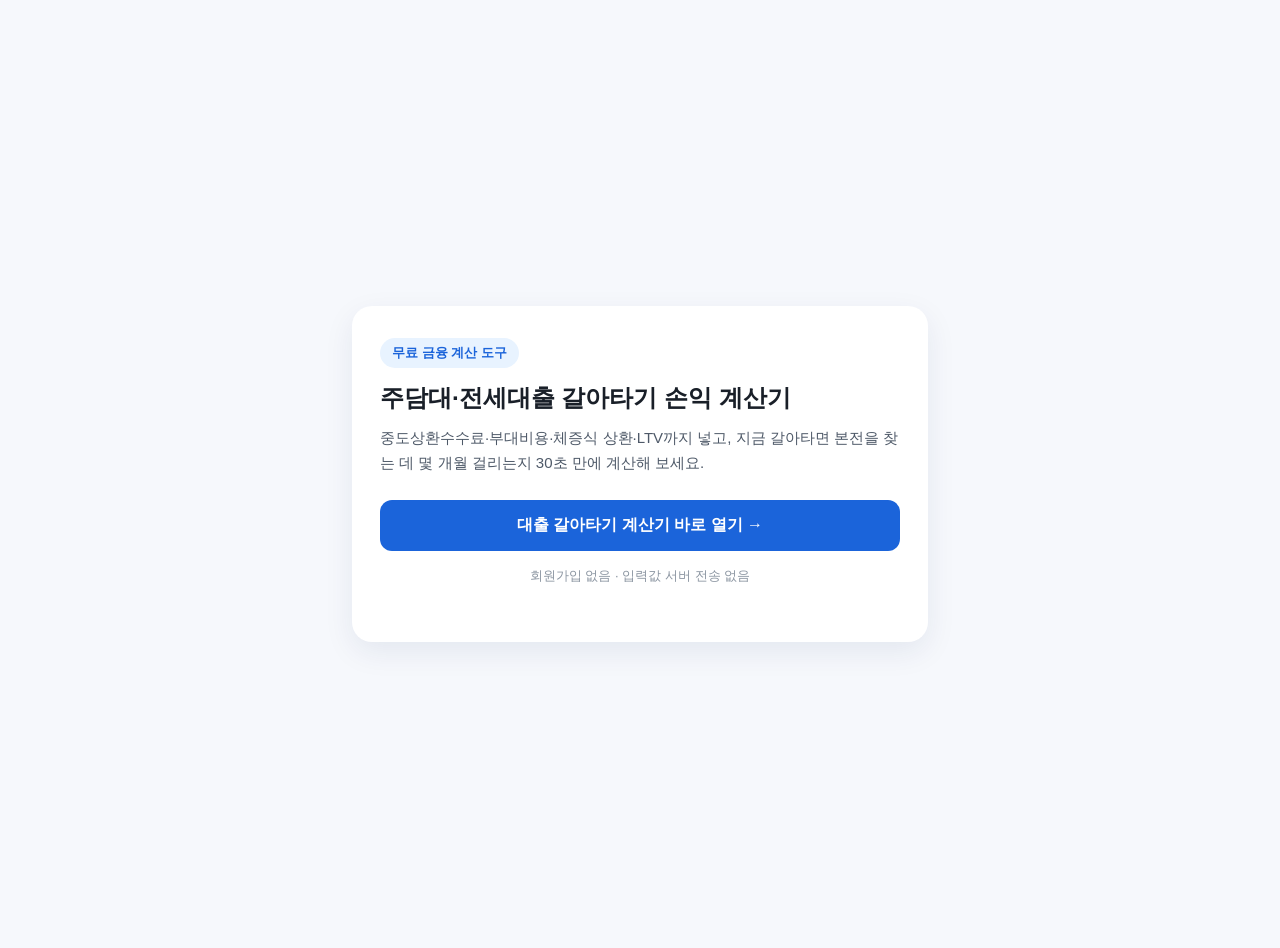
==== index.html @ d316250b "Add root hub with Naver site verification and sitemap" ====
<!DOCTYPE html>
<html lang="ko">
<head>
<meta charset="utf-8">
<meta name="viewport" content="width=device-width, initial-scale=1">
<title>생활 금융 도구 모음 | 대출 갈아타기 계산기</title>
<meta name="description" content="주담대·전세대출 갈아타기 손익 계산기 등 실생활에 바로 쓰는 무료 금융 계산 도구 모음입니다.">
<meta name="robots" content="index, follow">
<meta name="naver-site-verification" content="0c094f9c82a10c5fcd5292b5a2744684c0ecfee2">
<meta name="google-site-verification" content="ROz-ZBABKqWs14o1I1dBc0h49IidcUGDRy0BjunFj2M">
<link rel="canonical" href="https://dscookie-0422.github.io/">
<style>
  body { margin: 0; font-family: -apple-system, BlinkMacSystemFont, "Apple SD Gothic Neo", "Noto Sans KR", sans-serif; background: #f6f8fc; color: #191f28; display: flex; min-height: 100vh; align-items: center; justify-content: center; padding: 24px; }
  .card { max-width: 520px; width: 100%; background: #fff; border-radius: 20px; padding: 32px 28px; box-shadow: 0 10px 30px rgba(15, 42, 95, 0.08); }
  .badge { display: inline-block; background: #e8f3ff; color: #1b64da; font-size: 13px; font-weight: 700; padding: 6px 12px; border-radius: 999px; margin-bottom: 14px; }
  h1 { margin: 0 0 12px; font-size: 24px; line-height: 1.35; }
  p { margin: 0 0 24px; color: #4e5968; font-size: 15px; line-height: 1.65; }
  .btn { display: block; text-align: center; background: #1b64da; color: #fff; text-decoration: none; font-weight: 700; font-size: 16px; padding: 15px 20px; border-radius: 12px; }
  .btn:hover { background: #1553b8; }
  .sub { margin-top: 14px; text-align: center; font-size: 13px; color: #8b95a1; }
</style>
</head>
<body>
  <main class="card">
    <span class="badge">무료 금융 계산 도구</span>
    <h1>주담대·전세대출 갈아타기 손익 계산기</h1>
    <p>중도상환수수료·부대비용·체증식 상환·LTV까지 넣고, 지금 갈아타면 본전을 찾는 데 몇 개월 걸리는지 30초 만에 계산해 보세요.</p>
    <a class="btn" href="https://dscookie-0422.github.io/web-ad/">대출 갈아타기 계산기 바로 열기 →</a>
    <p class="sub">회원가입 없음 · 입력값 서버 전송 없음</p>
  </main>
</body>
</html>
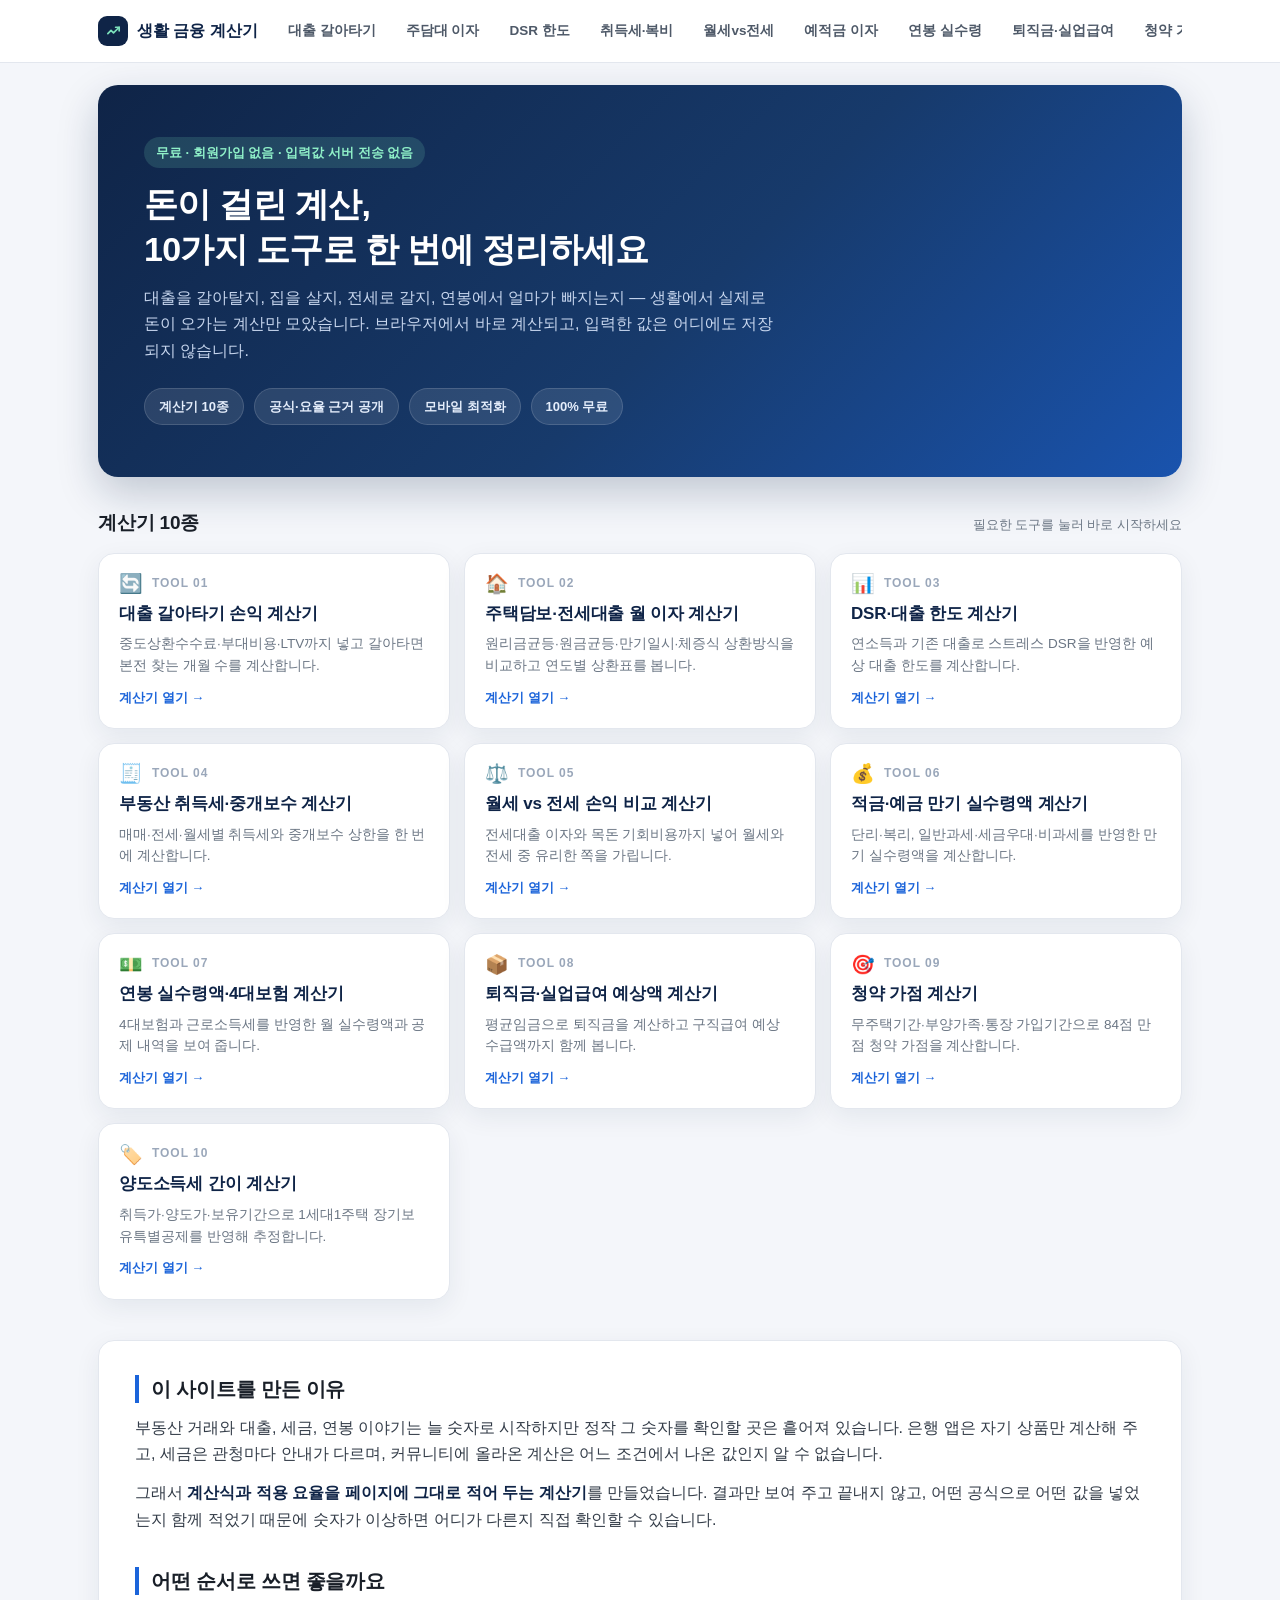
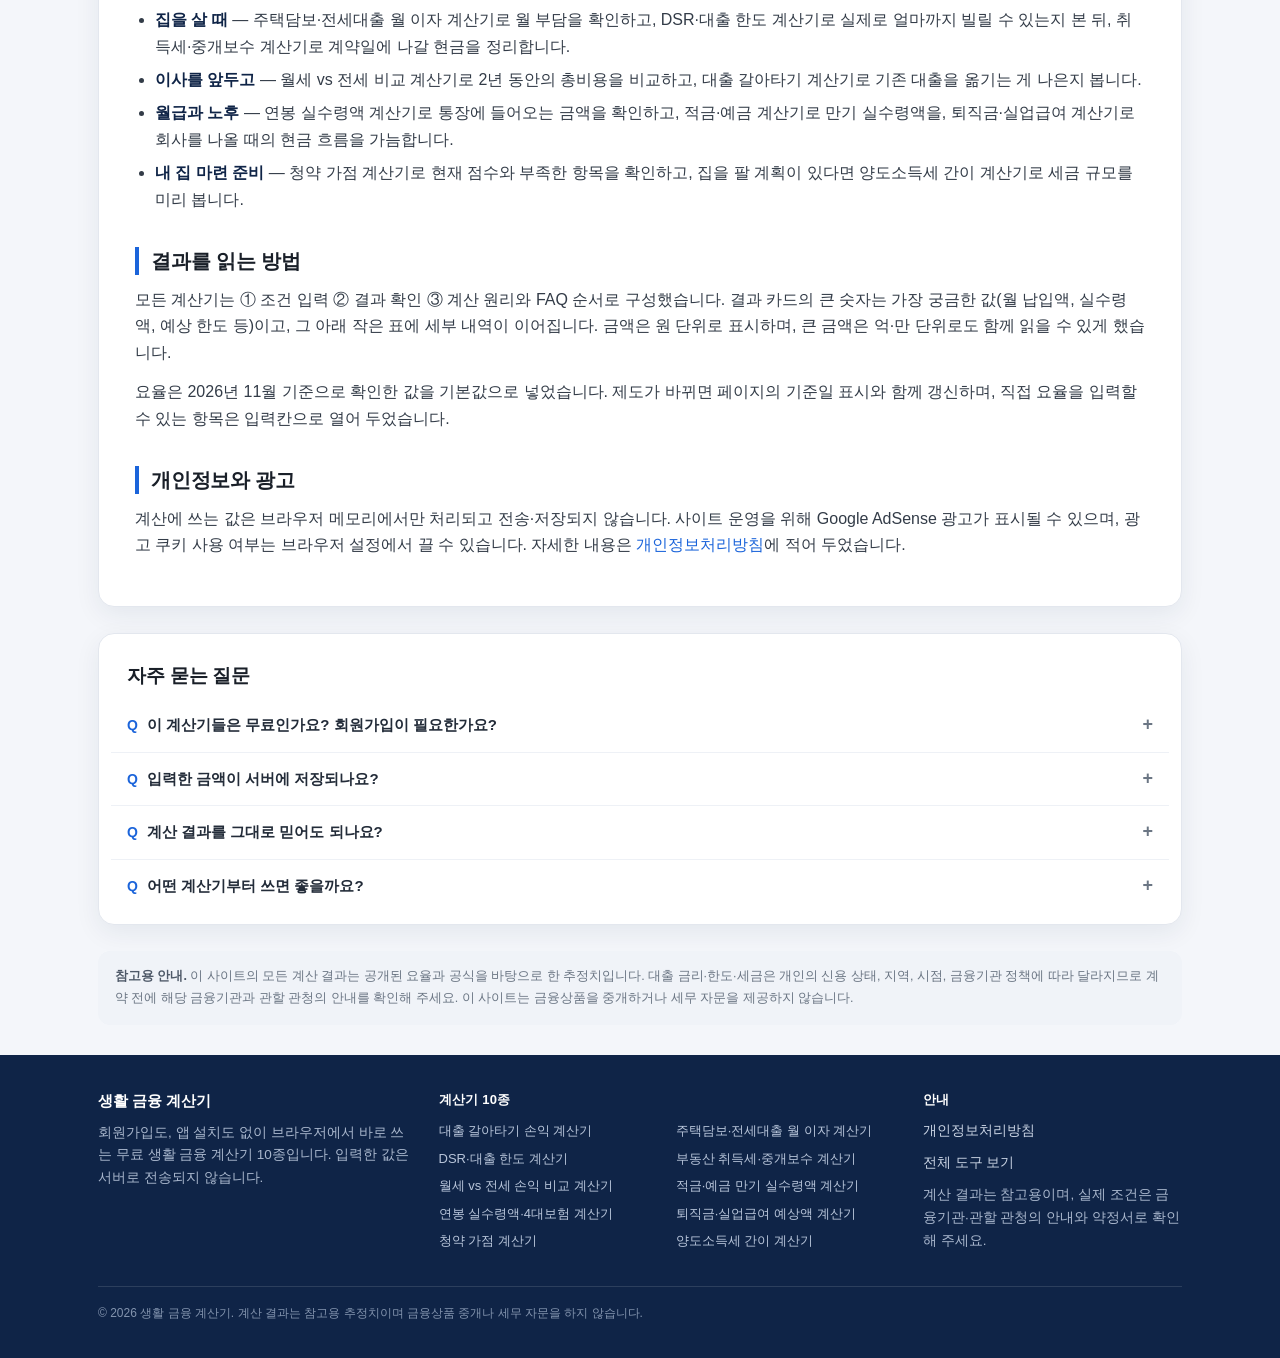
==== commit 29fd9c51: "Expand root hub into 10 free finance tools portal - Add 9 new static calculators under tools/ (loan " ====
--- a/index.html
+++ b/index.html
@@ -3,30 +3,261 @@
 <head>
 <meta charset="utf-8">
 <meta name="viewport" content="width=device-width, initial-scale=1">
-<title>생활 금융 도구 모음 | 대출 갈아타기 계산기</title>
-<meta name="description" content="주담대·전세대출 갈아타기 손익 계산기 등 실생활에 바로 쓰는 무료 금융 계산 도구 모음입니다.">
-<meta name="robots" content="index, follow">
+<title>생활 금융 계산기 10종 | 대출·세금·연봉·청약 무료 계산</title>
+<meta name="description" content="주담대 이자, DSR 한도, 취득세·복비, 월세 vs 전세, 예적금 실수령액, 연봉 실수령액, 퇴직금·실업급여, 청약 가점, 양도소득세까지 — 회원가입 없이 바로 쓰는 무료 생활 금융 계산기 10종 모음입니다.">
+<meta name="keywords" content="금융 계산기, 대출 이자 계산기, DSR 계산기, 취득세 계산기, 중개보수 계산기, 월세 전세 비교, 적금 이자 계산기, 연봉 실수령액, 퇴직금 계산기, 실업급여 계산기, 청약 가점 계산기, 양도소득세 계산기">
+<meta name="robots" content="index, follow, max-image-preview:large">
+<meta name="author" content="생활 금융 계산기">
+<meta name="theme-color" content="#0f2447">
 <meta name="naver-site-verification" content="0c094f9c82a10c5fcd5292b5a2744684c0ecfee2">
 <meta name="google-site-verification" content="ROz-ZBABKqWs14o1I1dBc0h49IidcUGDRy0BjunFj2M">
 <link rel="canonical" href="https://dscookie-0422.github.io/">
-<style>
-  body { margin: 0; font-family: -apple-system, BlinkMacSystemFont, "Apple SD Gothic Neo", "Noto Sans KR", sans-serif; background: #f6f8fc; color: #191f28; display: flex; min-height: 100vh; align-items: center; justify-content: center; padding: 24px; }
-  .card { max-width: 520px; width: 100%; background: #fff; border-radius: 20px; padding: 32px 28px; box-shadow: 0 10px 30px rgba(15, 42, 95, 0.08); }
-  .badge { display: inline-block; background: #e8f3ff; color: #1b64da; font-size: 13px; font-weight: 700; padding: 6px 12px; border-radius: 999px; margin-bottom: 14px; }
-  h1 { margin: 0 0 12px; font-size: 24px; line-height: 1.35; }
-  p { margin: 0 0 24px; color: #4e5968; font-size: 15px; line-height: 1.65; }
-  .btn { display: block; text-align: center; background: #1b64da; color: #fff; text-decoration: none; font-weight: 700; font-size: 16px; padding: 15px 20px; border-radius: 12px; }
-  .btn:hover { background: #1553b8; }
-  .sub { margin-top: 14px; text-align: center; font-size: 13px; color: #8b95a1; }
-</style>
+
+<meta property="og:type" content="website">
+<meta property="og:site_name" content="생활 금융 계산기">
+<meta property="og:title" content="생활 금융 계산기 10종 | 대출·세금·연봉·청약 무료 계산">
+<meta property="og:description" content="주담대 이자, DSR 한도, 취득세·복비, 월세 vs 전세, 예적금 실수령액, 연봉 실수령액, 퇴직금·실업급여, 청약 가점, 양도소득세까지 — 회원가입 없이 바로 쓰는 무료 생활 금융 계산기 10종 모음입니다.">
+<meta property="og:url" content="https://dscookie-0422.github.io/">
+<meta property="og:image" content="https://dscookie-0422.github.io/web-ad/og-image.png">
+<meta property="og:locale" content="ko_KR">
+<meta name="twitter:card" content="summary_large_image">
+<meta name="twitter:title" content="생활 금융 계산기 10종 | 대출·세금·연봉·청약 무료 계산">
+<meta name="twitter:description" content="주담대 이자, DSR 한도, 취득세·복비, 월세 vs 전세, 예적금 실수령액, 연봉 실수령액, 퇴직금·실업급여, 청약 가점, 양도소득세까지 — 회원가입 없이 바로 쓰는 무료 생활 금융 계산기 10종 모음입니다.">
+<meta name="twitter:image" content="https://dscookie-0422.github.io/web-ad/og-image.png">
+
+<link rel="icon" href="data:image/svg+xml,%3Csvg xmlns='http://www.w3.org/2000/svg' viewBox='0 0 64 64'%3E%3Crect width='64' height='64' rx='14' fill='%230f2447'/%3E%3Cpath d='M18 40l10-10 6 6 12-14' stroke='%237ce0bb' stroke-width='5' fill='none' stroke-linecap='round' stroke-linejoin='round'/%3E%3C/svg%3E">
+<link rel="stylesheet" href="assets/site.css">
+<script async src="https://pagead2.googlesyndication.com/pagead/js/adsbygoogle.js?client=ca-pub-6285965398350241" crossorigin="anonymous"></script>
+<script type="application/ld+json">
+{
+  "@context": "https://schema.org",
+  "@type": "WebApplication",
+  "name": "생활 금융 계산기 10종",
+  "url": "https://dscookie-0422.github.io/",
+  "description": "주담대 이자, DSR 한도, 취득세·복비, 월세 vs 전세, 예적금 실수령액, 연봉 실수령액, 퇴직금·실업급여, 청약 가점, 양도소득세까지 — 회원가입 없이 바로 쓰는 무료 생활 금융 계산기 10종 모음입니다.",
+  "applicationCategory": "FinanceApplication",
+  "operatingSystem": "Web",
+  "inLanguage": "ko-KR",
+  "isAccessibleForFree": true,
+  "offers": {
+    "@type": "Offer",
+    "price": "0",
+    "priceCurrency": "KRW"
+  },
+  "publisher": {
+    "@type": "Organization",
+    "name": "생활 금융 계산기",
+    "url": "https://dscookie-0422.github.io/"
+  }
+}
+</script>
+<script type="application/ld+json">
+{
+  "@context": "https://schema.org",
+  "@type": "FAQPage",
+  "mainEntity": [
+    {
+      "@type": "Question",
+      "name": "이 계산기들은 무료인가요? 회원가입이 필요한가요?",
+      "acceptedAnswer": {
+        "@type": "Answer",
+        "text": "10종 모두 무료이고 회원가입이나 앱 설치가 필요 없습니다. 브라우저 주소만 열면 바로 계산할 수 있고, 계산 횟수 제한도 없습니다."
+      }
+    },
+    {
+      "@type": "Question",
+      "name": "입력한 금액이 서버에 저장되나요?",
+      "acceptedAnswer": {
+        "@type": "Answer",
+        "text": "아니요. 모든 계산은 이용자의 브라우저 안에서 자바스크립트로만 처리됩니다. 대출 금액, 연봉, 매매가 같은 입력값은 서버로 전송되지 않고 어디에도 저장되지 않으며, 창을 닫으면 사라집니다."
+      }
+    },
+    {
+      "@type": "Question",
+      "name": "계산 결과를 그대로 믿어도 되나요?",
+      "acceptedAnswer": {
+        "@type": "Answer",
+        "text": "계산 결과는 공개된 요율과 공식을 기준으로 한 참고용 추정치입니다. 실제 대출 금리·한도는 금융기관 심사에 따라, 세금은 관할 관청의 고지에 따라 달라질 수 있으니 계약 전에 해당 기관의 안내와 약정서를 확인해 주세요."
+      }
+    },
+    {
+      "@type": "Question",
+      "name": "어떤 계산기부터 쓰면 좋을까요?",
+      "acceptedAnswer": {
+        "@type": "Answer",
+        "text": "집을 사거나 옮길 계획이면 대출 갈아타기 → 주담대 이자 → DSR 한도 → 취득세·복비 순서로 보면 전체 비용이 한 번에 정리됩니다. 전세와 월세를 저울질할 때는 월세 vs 전세 비교를, 소득·퇴직·청약이 궁금할 때는 연봉 실수령·퇴직금·청약 가점 계산기를 쓰면 됩니다."
+      }
+    }
+  ]
+}
+</script>
 </head>
 <body>
-  <main class="card">
-    <span class="badge">무료 금융 계산 도구</span>
-    <h1>주담대·전세대출 갈아타기 손익 계산기</h1>
-    <p>중도상환수수료·부대비용·체증식 상환·LTV까지 넣고, 지금 갈아타면 본전을 찾는 데 몇 개월 걸리는지 30초 만에 계산해 보세요.</p>
-    <a class="btn" href="https://dscookie-0422.github.io/web-ad/">대출 갈아타기 계산기 바로 열기 →</a>
-    <p class="sub">회원가입 없음 · 입력값 서버 전송 없음</p>
-  </main>
+<header class="site-header">
+  <div class="wrap header-inner">
+    <a class="brand" href="index.html" aria-label="생활 금융 계산기 홈">
+      <span class="brand-mark" aria-hidden="true">
+        <svg viewBox="0 0 24 24" width="17" height="17" fill="none" stroke="currentColor" stroke-width="2.4" stroke-linecap="round" stroke-linejoin="round"><path d="M4 15l4.5-4.5 3.5 3.5L20 6"/><path d="M20 11V6h-5"/></svg>
+      </span>
+      <span>생활 금융 계산기</span>
+    </a>
+    <nav class="tool-nav" aria-label="무료 계산기 10종">
+      <a href="https://dscookie-0422.github.io/web-ad/">대출 갈아타기</a>
+      <a href="tools/loan-interest.html">주담대 이자</a>
+      <a href="tools/dsr-calculator.html">DSR 한도</a>
+      <a href="tools/property-tax-fee.html">취득세·복비</a>
+      <a href="tools/rent-vs-jeonse.html">월세vs전세</a>
+      <a href="tools/savings-calculator.html">예적금 이자</a>
+      <a href="tools/salary-calculator.html">연봉 실수령</a>
+      <a href="tools/severance-calculator.html">퇴직금·실업급여</a>
+      <a href="tools/subscription-score.html">청약 가점</a>
+      <a href="tools/capital-gains-tax.html">양도세</a>
+    </nav>
+  </div>
+</header>
+<main>
+  <div class="wrap">
+    <section class="hero">
+      <span class="kicker">무료 · 회원가입 없음 · 입력값 서버 전송 없음</span>
+      <h1>돈이 걸린 계산,<br>10가지 도구로 한 번에 정리하세요</h1>
+      <p>대출을 갈아탈지, 집을 살지, 전세로 갈지, 연봉에서 얼마가 빠지는지 — 생활에서 실제로 돈이 오가는 계산만 모았습니다. 브라우저에서 바로 계산되고, 입력한 값은 어디에도 저장되지 않습니다.</p>
+      <div class="stats"><span>계산기 10종</span><span>공식·요율 근거 공개</span><span>모바일 최적화</span><span>100% 무료</span></div>
+    </section>
+
+    <div class="section-title">
+      <h2>계산기 10종</h2>
+      <span>필요한 도구를 눌러 바로 시작하세요</span>
+    </div>
+    <section class="tool-cards">
+      <a class="tool-card" href="https://dscookie-0422.github.io/web-ad/">
+  <div class="tc-top"><span class="tc-ico" aria-hidden="true">🔄</span><span class="tc-num">TOOL 01</span></div>
+  <h2>대출 갈아타기 손익 계산기</h2>
+  <p>중도상환수수료·부대비용·LTV까지 넣고 갈아타면 본전 찾는 개월 수를 계산합니다.</p>
+  <span class="tc-go">계산기 열기 →</span>
+</a><a class="tool-card" href="tools/loan-interest.html">
+  <div class="tc-top"><span class="tc-ico" aria-hidden="true">🏠</span><span class="tc-num">TOOL 02</span></div>
+  <h2>주택담보·전세대출 월 이자 계산기</h2>
+  <p>원리금균등·원금균등·만기일시·체증식 상환방식을 비교하고 연도별 상환표를 봅니다.</p>
+  <span class="tc-go">계산기 열기 →</span>
+</a><a class="tool-card" href="tools/dsr-calculator.html">
+  <div class="tc-top"><span class="tc-ico" aria-hidden="true">📊</span><span class="tc-num">TOOL 03</span></div>
+  <h2>DSR·대출 한도 계산기</h2>
+  <p>연소득과 기존 대출로 스트레스 DSR을 반영한 예상 대출 한도를 계산합니다.</p>
+  <span class="tc-go">계산기 열기 →</span>
+</a><a class="tool-card" href="tools/property-tax-fee.html">
+  <div class="tc-top"><span class="tc-ico" aria-hidden="true">🧾</span><span class="tc-num">TOOL 04</span></div>
+  <h2>부동산 취득세·중개보수 계산기</h2>
+  <p>매매·전세·월세별 취득세와 중개보수 상한을 한 번에 계산합니다.</p>
+  <span class="tc-go">계산기 열기 →</span>
+</a><a class="tool-card" href="tools/rent-vs-jeonse.html">
+  <div class="tc-top"><span class="tc-ico" aria-hidden="true">⚖️</span><span class="tc-num">TOOL 05</span></div>
+  <h2>월세 vs 전세 손익 비교 계산기</h2>
+  <p>전세대출 이자와 목돈 기회비용까지 넣어 월세와 전세 중 유리한 쪽을 가립니다.</p>
+  <span class="tc-go">계산기 열기 →</span>
+</a><a class="tool-card" href="tools/savings-calculator.html">
+  <div class="tc-top"><span class="tc-ico" aria-hidden="true">💰</span><span class="tc-num">TOOL 06</span></div>
+  <h2>적금·예금 만기 실수령액 계산기</h2>
+  <p>단리·복리, 일반과세·세금우대·비과세를 반영한 만기 실수령액을 계산합니다.</p>
+  <span class="tc-go">계산기 열기 →</span>
+</a><a class="tool-card" href="tools/salary-calculator.html">
+  <div class="tc-top"><span class="tc-ico" aria-hidden="true">💵</span><span class="tc-num">TOOL 07</span></div>
+  <h2>연봉 실수령액·4대보험 계산기</h2>
+  <p>4대보험과 근로소득세를 반영한 월 실수령액과 공제 내역을 보여 줍니다.</p>
+  <span class="tc-go">계산기 열기 →</span>
+</a><a class="tool-card" href="tools/severance-calculator.html">
+  <div class="tc-top"><span class="tc-ico" aria-hidden="true">📦</span><span class="tc-num">TOOL 08</span></div>
+  <h2>퇴직금·실업급여 예상액 계산기</h2>
+  <p>평균임금으로 퇴직금을 계산하고 구직급여 예상 수급액까지 함께 봅니다.</p>
+  <span class="tc-go">계산기 열기 →</span>
+</a><a class="tool-card" href="tools/subscription-score.html">
+  <div class="tc-top"><span class="tc-ico" aria-hidden="true">🎯</span><span class="tc-num">TOOL 09</span></div>
+  <h2>청약 가점 계산기</h2>
+  <p>무주택기간·부양가족·통장 가입기간으로 84점 만점 청약 가점을 계산합니다.</p>
+  <span class="tc-go">계산기 열기 →</span>
+</a><a class="tool-card" href="tools/capital-gains-tax.html">
+  <div class="tc-top"><span class="tc-ico" aria-hidden="true">🏷️</span><span class="tc-num">TOOL 10</span></div>
+  <h2>양도소득세 간이 계산기</h2>
+  <p>취득가·양도가·보유기간으로 1세대1주택 장기보유특별공제를 반영해 추정합니다.</p>
+  <span class="tc-go">계산기 열기 →</span>
+</a>
+    </section>
+
+    <section class="content">
+      <h2>이 사이트를 만든 이유</h2>
+      <p>부동산 거래와 대출, 세금, 연봉 이야기는 늘 숫자로 시작하지만 정작 그 숫자를 확인할 곳은 흩어져 있습니다. 은행 앱은 자기 상품만 계산해 주고, 세금은 관청마다 안내가 다르며, 커뮤니티에 올라온 계산은 어느 조건에서 나온 값인지 알 수 없습니다.</p>
+      <p>그래서 <strong>계산식과 적용 요율을 페이지에 그대로 적어 두는 계산기</strong>를 만들었습니다. 결과만 보여 주고 끝내지 않고, 어떤 공식으로 어떤 값을 넣었는지 함께 적었기 때문에 숫자가 이상하면 어디가 다른지 직접 확인할 수 있습니다.</p>
+
+      <h2>어떤 순서로 쓰면 좋을까요</h2>
+      <ul>
+        <li><strong>집을 살 때</strong> — 주택담보·전세대출 월 이자 계산기로 월 부담을 확인하고, DSR·대출 한도 계산기로 실제로 얼마까지 빌릴 수 있는지 본 뒤, 취득세·중개보수 계산기로 계약일에 나갈 현금을 정리합니다.</li>
+        <li><strong>이사를 앞두고</strong> — 월세 vs 전세 비교 계산기로 2년 동안의 총비용을 비교하고, 대출 갈아타기 계산기로 기존 대출을 옮기는 게 나은지 봅니다.</li>
+        <li><strong>월급과 노후</strong> — 연봉 실수령액 계산기로 통장에 들어오는 금액을 확인하고, 적금·예금 계산기로 만기 실수령액을, 퇴직금·실업급여 계산기로 회사를 나올 때의 현금 흐름을 가늠합니다.</li>
+        <li><strong>내 집 마련 준비</strong> — 청약 가점 계산기로 현재 점수와 부족한 항목을 확인하고, 집을 팔 계획이 있다면 양도소득세 간이 계산기로 세금 규모를 미리 봅니다.</li>
+      </ul>
+
+      <h2>결과를 읽는 방법</h2>
+      <p>모든 계산기는 ① 조건 입력 ② 결과 확인 ③ 계산 원리와 FAQ 순서로 구성했습니다. 결과 카드의 큰 숫자는 가장 궁금한 값(월 납입액, 실수령액, 예상 한도 등)이고, 그 아래 작은 표에 세부 내역이 이어집니다. 금액은 원 단위로 표시하며, 큰 금액은 억·만 단위로도 함께 읽을 수 있게 했습니다.</p>
+      <p>요율은 2026년 11월 기준으로 확인한 값을 기본값으로 넣었습니다. 제도가 바뀌면 페이지의 기준일 표시와 함께 갱신하며, 직접 요율을 입력할 수 있는 항목은 입력칸으로 열어 두었습니다.</p>
+
+      <h2>개인정보와 광고</h2>
+      <p>계산에 쓰는 값은 브라우저 메모리에서만 처리되고 전송·저장되지 않습니다. 사이트 운영을 위해 Google AdSense 광고가 표시될 수 있으며, 광고 쿠키 사용 여부는 브라우저 설정에서 끌 수 있습니다. 자세한 내용은 <a href="privacy.html">개인정보처리방침</a>에 적어 두었습니다.</p>
+    </section>
+
+    <section class="faq">
+      <h2>자주 묻는 질문</h2>
+      <details class="qa">
+  <summary>이 계산기들은 무료인가요? 회원가입이 필요한가요?</summary>
+  <div class="a"><p>10종 모두 무료이고 회원가입이나 앱 설치가 필요 없습니다. 브라우저 주소만 열면 바로 계산할 수 있고, 계산 횟수 제한도 없습니다.</p></div>
+</details>
+<details class="qa">
+  <summary>입력한 금액이 서버에 저장되나요?</summary>
+  <div class="a"><p>아니요. 모든 계산은 이용자의 브라우저 안에서 자바스크립트로만 처리됩니다. 대출 금액, 연봉, 매매가 같은 입력값은 서버로 전송되지 않고 어디에도 저장되지 않으며, 창을 닫으면 사라집니다.</p></div>
+</details>
+<details class="qa">
+  <summary>계산 결과를 그대로 믿어도 되나요?</summary>
+  <div class="a"><p>계산 결과는 공개된 요율과 공식을 기준으로 한 참고용 추정치입니다. 실제 대출 금리·한도는 금융기관 심사에 따라, 세금은 관할 관청의 고지에 따라 달라질 수 있으니 계약 전에 해당 기관의 안내와 약정서를 확인해 주세요.</p></div>
+</details>
+<details class="qa">
+  <summary>어떤 계산기부터 쓰면 좋을까요?</summary>
+  <div class="a"><p>집을 사거나 옮길 계획이면 대출 갈아타기 → 주담대 이자 → DSR 한도 → 취득세·복비 순서로 보면 전체 비용이 한 번에 정리됩니다. 전세와 월세를 저울질할 때는 월세 vs 전세 비교를, 소득·퇴직·청약이 궁금할 때는 연봉 실수령·퇴직금·청약 가점 계산기를 쓰면 됩니다.</p></div>
+</details>
+    </section>
+
+    <p class="disclaimer"><strong>참고용 안내.</strong> 이 사이트의 모든 계산 결과는 공개된 요율과 공식을 바탕으로 한 추정치입니다. 대출 금리·한도·세금은 개인의 신용 상태, 지역, 시점, 금융기관 정책에 따라 달라지므로 계약 전에 해당 금융기관과 관할 관청의 안내를 확인해 주세요. 이 사이트는 금융상품을 중개하거나 세무 자문을 제공하지 않습니다.</p>
+  </div>
+</main>
+<footer class="site-footer">
+  <div class="wrap">
+    <div class="footer-grid">
+      <div>
+        <span class="brand-foot">생활 금융 계산기</span>
+        <p>회원가입도, 앱 설치도 없이 브라우저에서 바로 쓰는 무료 생활 금융 계산기 10종입니다. 입력한 값은 서버로 전송되지 않습니다.</p>
+      </div>
+      <div>
+        <h2>계산기 10종</h2>
+        <div class="footer-links">
+        <a href="https://dscookie-0422.github.io/web-ad/">대출 갈아타기 손익 계산기</a>
+        <a href="tools/loan-interest.html">주택담보·전세대출 월 이자 계산기</a>
+        <a href="tools/dsr-calculator.html">DSR·대출 한도 계산기</a>
+        <a href="tools/property-tax-fee.html">부동산 취득세·중개보수 계산기</a>
+        <a href="tools/rent-vs-jeonse.html">월세 vs 전세 손익 비교 계산기</a>
+        <a href="tools/savings-calculator.html">적금·예금 만기 실수령액 계산기</a>
+        <a href="tools/salary-calculator.html">연봉 실수령액·4대보험 계산기</a>
+        <a href="tools/severance-calculator.html">퇴직금·실업급여 예상액 계산기</a>
+        <a href="tools/subscription-score.html">청약 가점 계산기</a>
+        <a href="tools/capital-gains-tax.html">양도소득세 간이 계산기</a>
+        </div>
+      </div>
+      <div>
+        <h2>안내</h2>
+        <p><a href="privacy.html">개인정보처리방침</a></p>
+        <p><a href="index.html">전체 도구 보기</a></p>
+        <p>계산 결과는 참고용이며, 실제 조건은 금융기관·관할 관청의 안내와 약정서로 확인해 주세요.</p>
+      </div>
+    </div>
+    <p class="copy">© 2026 생활 금융 계산기. 계산 결과는 참고용 추정치이며 금융상품 중개나 세무 자문을 하지 않습니다.</p>
+  </div>
+</footer>
+
 </body>
 </html>
--- a/assets/site.css
+++ b/assets/site.css
@@ -0,0 +1,212 @@
+
+*,*::before,*::after{box-sizing:border-box}
+:root{
+  --navy:#0f2447; --blue:#1b64da; --blue-d:#134fb0; --sky:#e8f1ff;
+  --bg:#f4f6fa; --card:#ffffff; --line:#e3e7ee; --text:#191f28;
+  --muted:#6b7684; --green:#0aa36f; --green-bg:#e6f7f1; --red:#e0483b; --amber:#b26a00;
+  --shadow:0 8px 26px rgba(15,36,71,.07);
+}
+html{-webkit-text-size-adjust:100%}
+body{
+  margin:0; background:var(--bg); color:var(--text);
+  font-family:"Pretendard","Apple SD Gothic Neo","Noto Sans KR",-apple-system,BlinkMacSystemFont,"Malgun Gothic",sans-serif;
+  font-size:16px; line-height:1.65; -webkit-font-smoothing:antialiased;
+}
+a{color:var(--blue); text-decoration:none}
+a:hover{text-decoration:underline}
+.wrap{max-width:1120px; margin:0 auto; padding:0 18px}
+.narrow{max-width:860px; margin:0 auto}
+
+/* header */
+.site-header{position:sticky; top:0; z-index:50; background:rgba(255,255,255,.96); backdrop-filter:blur(8px); border-bottom:1px solid var(--line)}
+.header-inner{display:flex; align-items:center; gap:18px; min-height:62px; min-width:0}
+.brand{display:flex; align-items:center; gap:9px; font-weight:800; color:var(--navy); font-size:16px; white-space:nowrap; text-decoration:none}
+.brand:hover{text-decoration:none}
+.brand-mark{display:grid; place-items:center; width:30px; height:30px; border-radius:9px; background:var(--navy); color:#7ce0bb; flex:none}
+.tool-nav{display:flex; gap:6px; overflow-x:auto; scrollbar-width:none; margin-left:auto; padding:8px 0; min-width:0; flex:1 1 auto}
+.tool-nav::-webkit-scrollbar{display:none}
+.tool-nav a{flex:none; font-size:13.5px; font-weight:600; color:#4e5968; padding:7px 11px; border-radius:999px; white-space:nowrap; border:1px solid transparent}
+.tool-nav a:hover{background:var(--sky); text-decoration:none}
+.tool-nav a.on{background:var(--navy); color:#fff}
+
+/* page head */
+.crumb{font-size:13px; color:var(--muted); padding:18px 0 0}
+.crumb a{color:var(--muted)}
+.page-head{padding:8px 0 22px}
+h1{font-size:clamp(24px,3.4vw,34px); line-height:1.3; letter-spacing:-.02em; margin:10px 0 12px; font-weight:800}
+.lede{font-size:16.5px; color:#4e5968; margin:0; max-width:760px}
+.kicker{display:inline-flex; align-items:center; gap:7px; background:var(--sky); color:var(--blue-d); font-weight:700; font-size:13px; padding:5px 12px; border-radius:999px}
+
+/* calculator */
+.calc{display:grid; grid-template-columns:1fr; gap:18px; align-items:start; margin-bottom:34px}
+.calc>*{min-width:0}
+@media(min-width:960px){.calc{grid-template-columns:.95fr 1.05fr}}
+.panel{background:var(--card); border:1px solid var(--line); border-radius:16px; padding:20px; box-shadow:var(--shadow); min-width:0}
+.panel h2.panel-title{font-size:15px; margin:0 0 16px; color:var(--navy); letter-spacing:-.01em; display:flex; align-items:center; gap:8px}
+.panel h2.panel-title::before{content:""; width:4px; height:15px; border-radius:2px; background:var(--blue)}
+.field{margin-bottom:14px}
+.field:last-child{margin-bottom:0}
+.field label{display:block; font-size:13.5px; font-weight:600; color:#3c4653; margin-bottom:6px}
+.field .hint{display:block; font-weight:400; font-size:12px; color:var(--muted); margin-top:3px; line-height:1.5}
+.input-line{display:flex; align-items:center; gap:8px}
+.input-line .unit{font-size:13px; color:var(--muted); flex:none; min-width:26px}
+input[type=number],input[type=date],select,input[type=text]{
+  width:100%; height:46px; padding:0 12px; font-size:16px; font-family:inherit; color:var(--text);
+  background:#fbfcfe; border:1px solid #d8dee8; border-radius:10px; outline:none; -webkit-appearance:none; appearance:none;
+}
+select{background-image:url("data:image/svg+xml,%3Csvg xmlns='http://www.w3.org/2000/svg' width='12' height='8'%3E%3Cpath d='M1 1l5 5 5-5' stroke='%236b7684' stroke-width='2' fill='none' stroke-linecap='round'/%3E%3C/svg%3E"); background-repeat:no-repeat; background-position:right 14px center; padding-right:34px}
+input:focus,select:focus{border-color:var(--blue); background:#fff; box-shadow:0 0 0 3px rgba(27,100,218,.12)}
+.range-row{display:flex; align-items:center; gap:10px}
+input[type=range]{flex:1; accent-color:var(--blue); height:28px}
+.range-val{font-variant-numeric:tabular-nums; font-weight:700; font-size:13.5px; color:var(--blue-d); min-width:60px; text-align:right}
+.chips{display:flex; flex-wrap:wrap; gap:6px; margin-top:8px}
+.chips button{font-family:inherit; font-size:12.5px; font-weight:600; color:#3c4653; background:#f1f4f9; border:1px solid var(--line); border-radius:999px; padding:5px 11px; cursor:pointer}
+.chips button:hover{background:var(--sky); border-color:#c9dcff}
+.switch{display:flex; align-items:center; gap:9px; font-size:14px; color:#3c4653; font-weight:600; cursor:pointer; padding:2px 0}
+.switch input{width:18px; height:18px; accent-color:var(--blue); flex:none; margin:0}
+.row-2{display:grid; grid-template-columns:1fr 1fr; gap:10px}
+
+/* results */
+.result-panel{background:linear-gradient(180deg,#fff 0%,#fbfdff 100%); border:1px solid var(--line); border-radius:16px; padding:20px; box-shadow:var(--shadow); min-width:0}
+.big{padding:4px 0 16px; border-bottom:1px dashed var(--line); margin-bottom:14px}
+.big .lbl{font-size:13px; font-weight:700; color:var(--muted); display:block; margin-bottom:4px}
+.big .val{font-size:clamp(26px,4.2vw,34px); font-weight:800; letter-spacing:-.02em; color:var(--navy); font-variant-numeric:tabular-nums; line-height:1.2}
+.big .sub{font-size:13px; color:var(--muted); margin-top:5px}
+.kv{display:grid; grid-template-columns:1fr auto; gap:7px 12px; font-size:14px; margin:0}
+.kv dt{color:#4e5968; min-width:0}
+.kv dd{margin:0; text-align:right; font-weight:700; font-variant-numeric:tabular-nums; white-space:nowrap}
+.kv .em{color:var(--blue-d)}
+.kv .good{color:var(--green)}
+.kv .bad{color:var(--red)}
+.divider{height:1px; background:var(--line); margin:14px 0}
+.mini{font-size:12.5px; color:var(--muted); line-height:1.6; margin:12px 0 0}
+.note{padding:11px 13px; border-radius:10px; font-size:13px; line-height:1.6; margin-top:14px; background:#f6f8fb; color:#3c4653; border:1px solid var(--line)}
+.note.warn{background:#fff8e8; border-color:#f3e2bb; color:#7a5200}
+.note.good{background:var(--green-bg); border-color:#bfe9d9; color:#0a6b4b}
+
+/* tables */
+.tbl-wrap{overflow-x:auto; border:1px solid var(--line); border-radius:12px; background:#fff}
+table.tbl{width:100%; border-collapse:collapse; font-size:13.5px; min-width:480px}
+table.tbl caption{caption-side:top; text-align:left; font-size:13px; font-weight:700; color:var(--navy); padding:10px 12px; background:#fafbfd; border-bottom:1px solid var(--line)}
+table.tbl th,table.tbl td{padding:9px 12px; border-bottom:1px solid #eef1f6; text-align:right; font-variant-numeric:tabular-nums; white-space:nowrap}
+table.tbl th:first-child,table.tbl td:first-child{text-align:left}
+table.tbl thead th{background:#f7f9fc; color:#4e5968; font-weight:700; font-size:12.5px; position:sticky; top:0}
+table.tbl tbody tr:nth-child(even){background:#fcfdff}
+table.tbl tr:last-child td{border-bottom:0}
+table.tbl td.hl{color:var(--blue-d); font-weight:700}
+
+/* content */
+.content{background:var(--card); border:1px solid var(--line); border-radius:16px; padding:26px 22px; box-shadow:var(--shadow); margin-bottom:26px}
+@media(min-width:760px){.content{padding:34px 36px}}
+.content h2{font-size:20px; letter-spacing:-.01em; margin:34px 0 12px; padding-left:12px; border-left:4px solid var(--blue); line-height:1.4}
+.content h2:first-child{margin-top:0}
+.content h3{font-size:16.5px; margin:22px 0 8px; color:var(--navy)}
+.content p{margin:0 0 13px; color:#333c48}
+.content ul,.content ol{margin:0 0 16px; padding-left:20px; color:#333c48}
+.content li{margin-bottom:7px}
+.content strong{color:var(--navy)}
+.content .formula{background:#f6f8fc; border:1px solid var(--line); border-left:4px solid #b9cdf0; border-radius:10px; padding:13px 15px; font-size:14px; line-height:1.85; margin:0 0 16px; overflow-x:auto; font-variant-numeric:tabular-nums}
+.content .formula code{font-family:"SFMono-Regular",Consolas,"Liberation Mono",monospace; font-size:13.5px; background:none; color:#123a75}
+.content table.tbl{min-width:0}
+.content .tbl-wrap{margin:0 0 18px}
+.content .tip{background:#f2f8f4; border:1px solid #cbe8d9; border-radius:12px; padding:14px 16px; margin:0 0 16px}
+.content .tip p:last-child{margin:0}
+
+/* faq */
+.faq{background:var(--card); border:1px solid var(--line); border-radius:16px; padding:8px 6px; box-shadow:var(--shadow); margin-bottom:26px}
+@media(min-width:760px){.faq{padding:12px 12px}}
+.faq h2{font-size:19px; margin:14px 16px 8px; letter-spacing:-.01em}
+details.qa{border-bottom:1px solid #eef1f6; padding:0}
+details.qa:last-child{border-bottom:0}
+details.qa summary{cursor:pointer; list-style:none; padding:15px 16px; font-weight:700; font-size:15px; color:#232c39; display:flex; gap:9px; align-items:flex-start; line-height:1.5}
+details.qa summary::-webkit-details-marker{display:none}
+details.qa summary::before{content:"Q"; flex:none; font-weight:800; color:var(--blue); font-size:14px; line-height:1.6}
+details.qa summary::after{content:"+"; margin-left:auto; color:var(--muted); font-weight:700; font-size:18px; line-height:1.2}
+details.qa[open] summary::after{content:"−"}
+details.qa .a{padding:0 16px 16px 40px; color:#3c4653; font-size:14.5px}
+details.qa .a p{margin:0 0 9px}
+details.qa .a p:last-child{margin:0}
+
+.disclaimer{font-size:12.5px; color:var(--muted); line-height:1.75; background:#f0f3f8; border-radius:12px; padding:15px 17px; margin-bottom:30px}
+.disclaimer strong{color:#4e5968}
+
+/* related cards */
+.related{margin-bottom:40px}
+.related h2{font-size:18px; margin:0 0 12px}
+.cards{display:grid; grid-template-columns:repeat(auto-fill,minmax(230px,1fr)); gap:12px}
+.card{display:block; background:#fff; border:1px solid var(--line); border-radius:14px; padding:16px; color:inherit; box-shadow:0 2px 10px rgba(15,36,71,.04); transition:transform .15s ease, box-shadow .15s ease}
+.card:hover{text-decoration:none; transform:translateY(-2px); box-shadow:0 10px 22px rgba(15,36,71,.09); border-color:#cddcf5}
+.card .num{font-size:12px; font-weight:800; color:var(--blue); letter-spacing:.06em}
+.card h3{font-size:15.5px; margin:5px 0 5px; line-height:1.4; color:var(--navy)}
+.card p{margin:0; font-size:13px; color:var(--muted); line-height:1.55}
+
+/* footer */
+.site-footer{background:var(--navy); color:#c9d3e3; margin-top:20px; padding:34px 0 26px; font-size:13.5px}
+.footer-grid{display:grid; grid-template-columns:1fr; gap:24px}
+@media(min-width:780px){.footer-grid{grid-template-columns:1.1fr 1.6fr .9fr}}
+.site-footer h2{font-size:13px; color:#fff; margin:0 0 10px; letter-spacing:.02em}
+.site-footer p{margin:0 0 9px; line-height:1.7; color:#a9b7cd}
+.site-footer a{color:#c9d3e3}
+.footer-links{display:grid; grid-template-columns:1fr 1fr; gap:6px 14px}
+.footer-links a{font-size:13px; color:#b8c5da}
+.site-footer .brand-foot{color:#fff; font-weight:800; font-size:15px; margin-bottom:8px; display:block}
+.site-footer .copy{border-top:1px solid rgba(255,255,255,.12); margin-top:24px; padding-top:16px; font-size:12px; color:#8394ae}
+
+/* portal */
+.hero{background:linear-gradient(135deg,#0f2447 0%,#173a6b 55%,#1b64da 130%); color:#fff; border-radius:20px; padding:40px 28px; margin:22px 0 30px; box-shadow:0 16px 40px rgba(15,36,71,.22)}
+@media(min-width:760px){.hero{padding:52px 46px}}
+.hero .kicker{background:rgba(124,224,187,.16); color:#8ff0c8}
+.hero h1{color:#fff; margin:14px 0 14px}
+.hero p{color:#c7d6ee; margin:0; max-width:640px; font-size:16px}
+.hero .stats{display:flex; flex-wrap:wrap; gap:10px; margin-top:24px}
+.hero .stats span{background:rgba(255,255,255,.1); border:1px solid rgba(255,255,255,.14); border-radius:999px; padding:7px 14px; font-size:13px; font-weight:600; color:#e4edfb}
+.tool-cards{display:grid; grid-template-columns:1fr; gap:14px; margin-bottom:40px}
+@media(min-width:640px){.tool-cards{grid-template-columns:1fr 1fr}}
+@media(min-width:1000px){.tool-cards{grid-template-columns:repeat(3,1fr)}}
+a.tool-card{display:flex; flex-direction:column; gap:8px; background:#fff; border:1px solid var(--line); border-radius:16px; padding:20px; color:inherit; box-shadow:var(--shadow); transition:transform .15s ease, box-shadow .15s ease, border-color .15s ease; min-height:150px}
+a.tool-card:hover{text-decoration:none; transform:translateY(-3px); box-shadow:0 14px 30px rgba(15,36,71,.12); border-color:#c9dbf8}
+a.tool-card .tc-top{display:flex; align-items:center; gap:9px}
+a.tool-card .tc-ico{font-size:19px; line-height:1}
+a.tool-card .tc-num{font-size:12px; font-weight:800; color:#9aa7ba; letter-spacing:.08em}
+a.tool-card h2{font-size:17px; margin:0; color:var(--navy); letter-spacing:-.01em; line-height:1.4}
+a.tool-card p{margin:0; font-size:13.5px; color:var(--muted); line-height:1.6; flex:1}
+a.tool-card .tc-go{font-size:13px; font-weight:700; color:var(--blue); margin-top:2px}
+.section-title{display:flex; align-items:baseline; justify-content:space-between; gap:12px; margin:0 0 14px}
+.section-title h2{font-size:19px; margin:0; letter-spacing:-.01em}
+.section-title span{font-size:13px; color:var(--muted)}
+.doc{background:#fff; border:1px solid var(--line); border-radius:16px; padding:26px 22px; box-shadow:var(--shadow); margin:22px 0 40px}
+@media(min-width:760px){.doc{padding:38px 42px}}
+.doc h1{font-size:26px; margin-top:0}
+.doc h2{font-size:18px; margin:30px 0 10px; padding-bottom:7px; border-bottom:1px solid #eef1f6}
+.doc p,.doc li{color:#333c48; font-size:15px}
+.doc ul{padding-left:20px}
+.doc .meta{font-size:13px; color:var(--muted); margin:0 0 22px}
+nav.doc-nav{display:flex; flex-wrap:wrap; gap:8px; margin:0 0 22px; padding-bottom:16px; border-bottom:1px solid #eef1f6; font-size:13px}
+nav.doc-nav a{color:var(--muted)}
+
+/* segmented bar (원금 vs 이자, 비용 비교, 가점 구성) */
+.bar{display:flex; height:12px; border-radius:999px; overflow:hidden; background:#eef2f8; margin:2px 0 6px}
+.bar span{display:block; height:100%; transition:width .25s ease}
+.bar-p{background:#1b64da}
+.bar-i{background:#9dc0f0}
+.dot{display:inline-block; width:8px; height:8px; border-radius:2px; margin-right:4px; vertical-align:middle}
+.dot-p{background:#1b64da}
+.dot-i{background:#9dc0f0}
+.bar-rows{margin:6px 0 4px}
+.bar-row{display:flex; align-items:center; gap:9px; margin-bottom:7px; font-size:13px}
+.bar-k{flex:none; width:62px; color:#4e5968; font-weight:600}
+.bar-track{flex:1; height:10px; background:#eef2f8; border-radius:999px; overflow:hidden}
+.bar-fill{display:block; height:100%; border-radius:999px; transition:width .25s ease}
+.bar-v{flex:none; min-width:96px; text-align:right; font-weight:700; font-variant-numeric:tabular-nums; color:#0f2447; font-size:12.5px}
+.fill-j{background:#1b64da}
+.fill-w{background:#f0a24b}
+.fill-s1{background:#1b64da}
+.fill-s2{background:#37a17a}
+.fill-s3{background:#b07cd6}
+table.tbl tr.onrow td{background:#eef5ff; font-weight:700; color:#134fb0}
+h3{scroll-margin-top:80px}
+input[type=date]{font-family:inherit}
+@media (max-width:520px){
+  .bar-v{min-width:72px; font-size:11.5px}
+  .bar-k{width:54px; font-size:12px}
+}
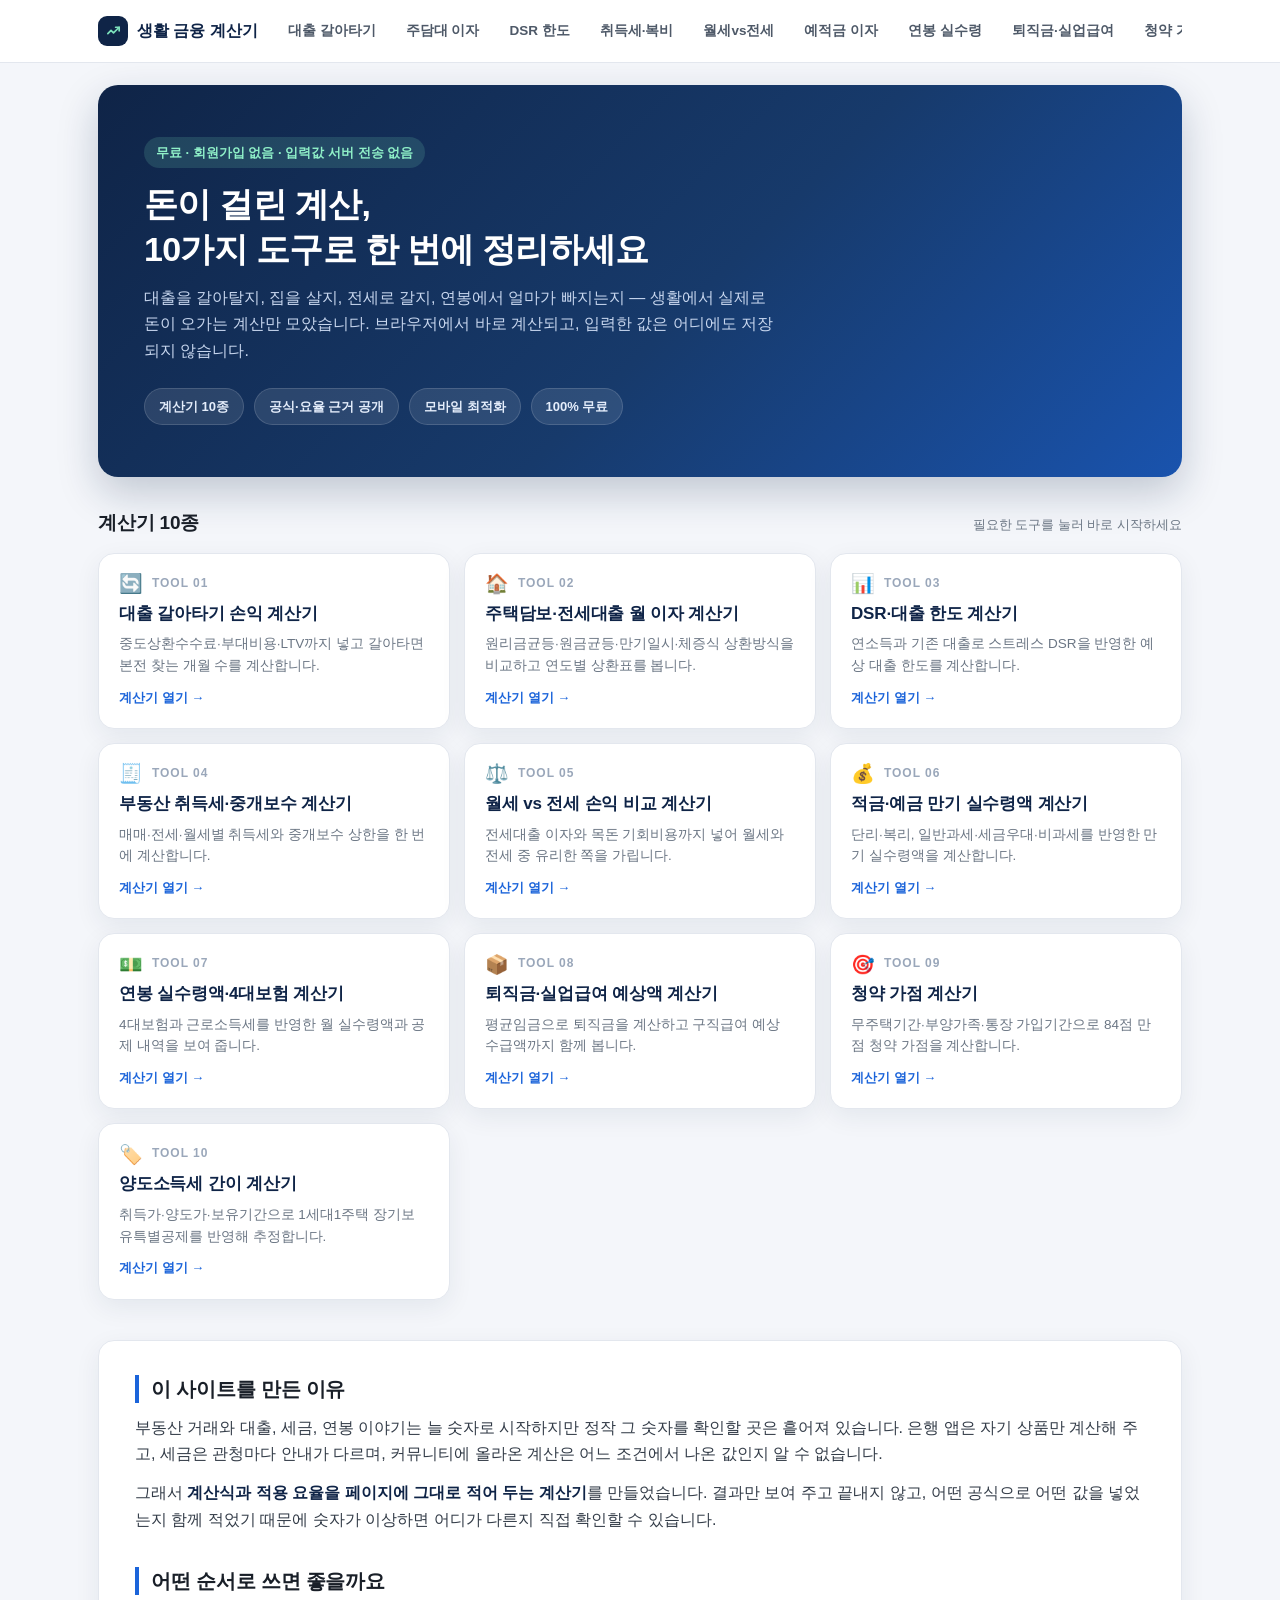
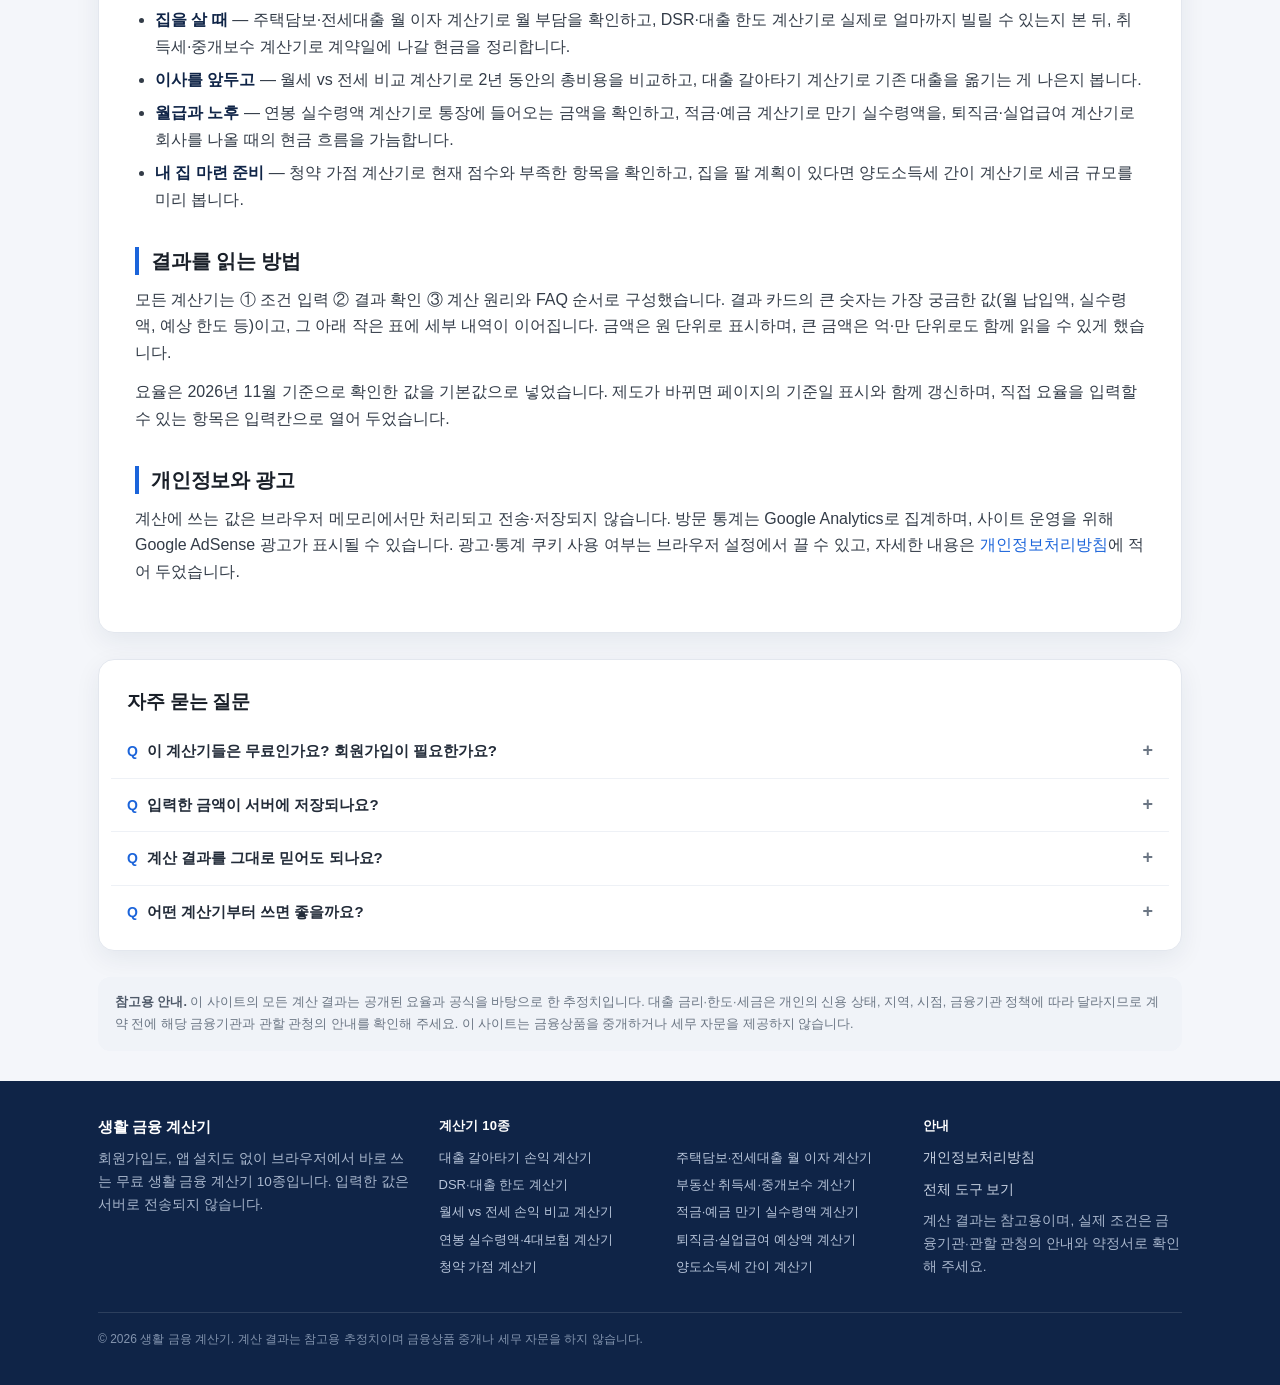
==== commit 9adc6200: "Mention analytics cookies in homepage privacy note" ====
--- a/index.html
+++ b/index.html
@@ -28,6 +28,14 @@
 <link rel="icon" href="data:image/svg+xml,%3Csvg xmlns='http://www.w3.org/2000/svg' viewBox='0 0 64 64'%3E%3Crect width='64' height='64' rx='14' fill='%230f2447'/%3E%3Cpath d='M18 40l10-10 6 6 12-14' stroke='%237ce0bb' stroke-width='5' fill='none' stroke-linecap='round' stroke-linejoin='round'/%3E%3C/svg%3E">
 <link rel="stylesheet" href="assets/site.css">
 <script async src="https://pagead2.googlesyndication.com/pagead/js/adsbygoogle.js?client=ca-pub-6285965398350241" crossorigin="anonymous"></script>
+<!-- Google tag (gtag.js) -->
+<script async src="https://www.googletagmanager.com/gtag/js?id=G-T4MEBSL2R8"></script>
+<script>
+  window.dataLayer = window.dataLayer || [];
+  function gtag(){dataLayer.push(arguments);}
+  gtag('js', new Date());
+  gtag('config', 'G-T4MEBSL2R8');
+</script>
 <script type="application/ld+json">
 {
   "@context": "https://schema.org",
@@ -200,7 +208,7 @@
       <p>요율은 2026년 11월 기준으로 확인한 값을 기본값으로 넣었습니다. 제도가 바뀌면 페이지의 기준일 표시와 함께 갱신하며, 직접 요율을 입력할 수 있는 항목은 입력칸으로 열어 두었습니다.</p>
 
       <h2>개인정보와 광고</h2>
-      <p>계산에 쓰는 값은 브라우저 메모리에서만 처리되고 전송·저장되지 않습니다. 사이트 운영을 위해 Google AdSense 광고가 표시될 수 있으며, 광고 쿠키 사용 여부는 브라우저 설정에서 끌 수 있습니다. 자세한 내용은 <a href="privacy.html">개인정보처리방침</a>에 적어 두었습니다.</p>
+      <p>계산에 쓰는 값은 브라우저 메모리에서만 처리되고 전송·저장되지 않습니다. 방문 통계는 Google Analytics로 집계하며, 사이트 운영을 위해 Google AdSense 광고가 표시될 수 있습니다. 광고·통계 쿠키 사용 여부는 브라우저 설정에서 끌 수 있고, 자세한 내용은 <a href="privacy.html">개인정보처리방침</a>에 적어 두었습니다.</p>
     </section>
 
     <section class="faq">
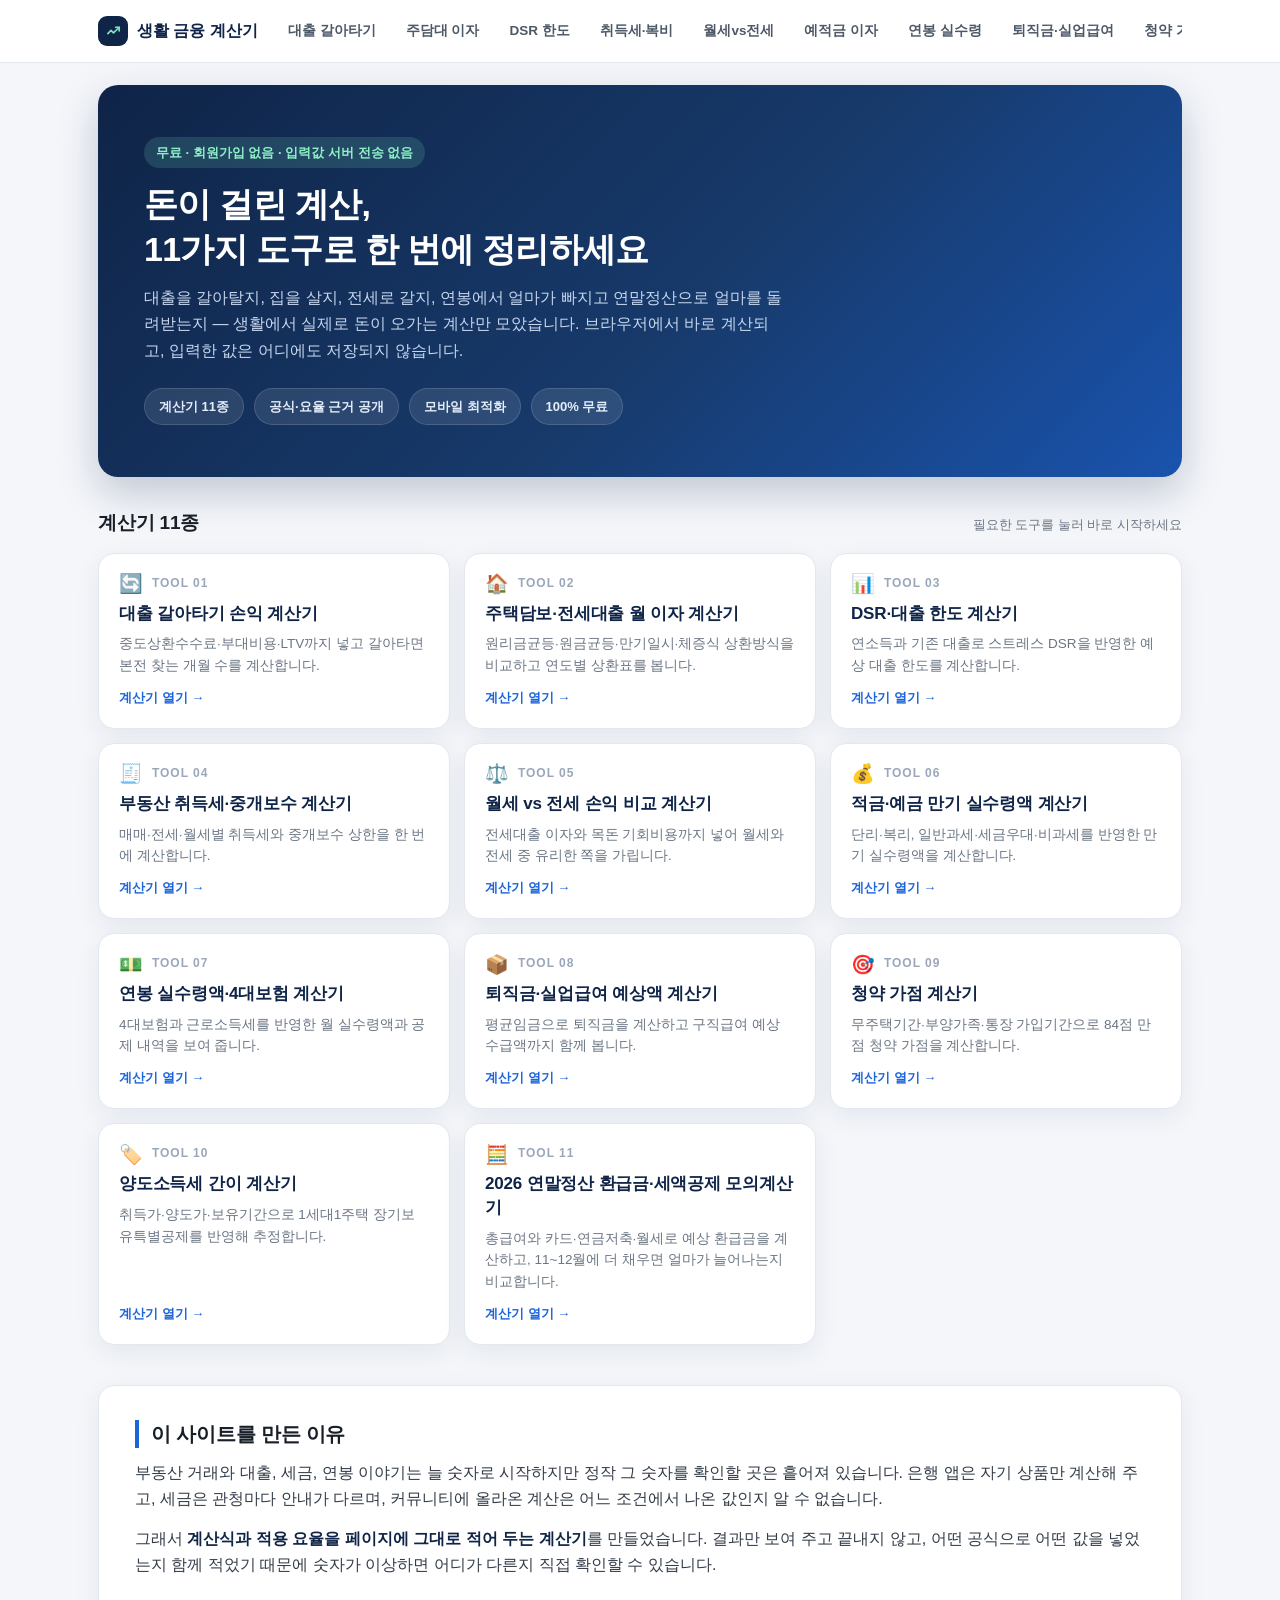
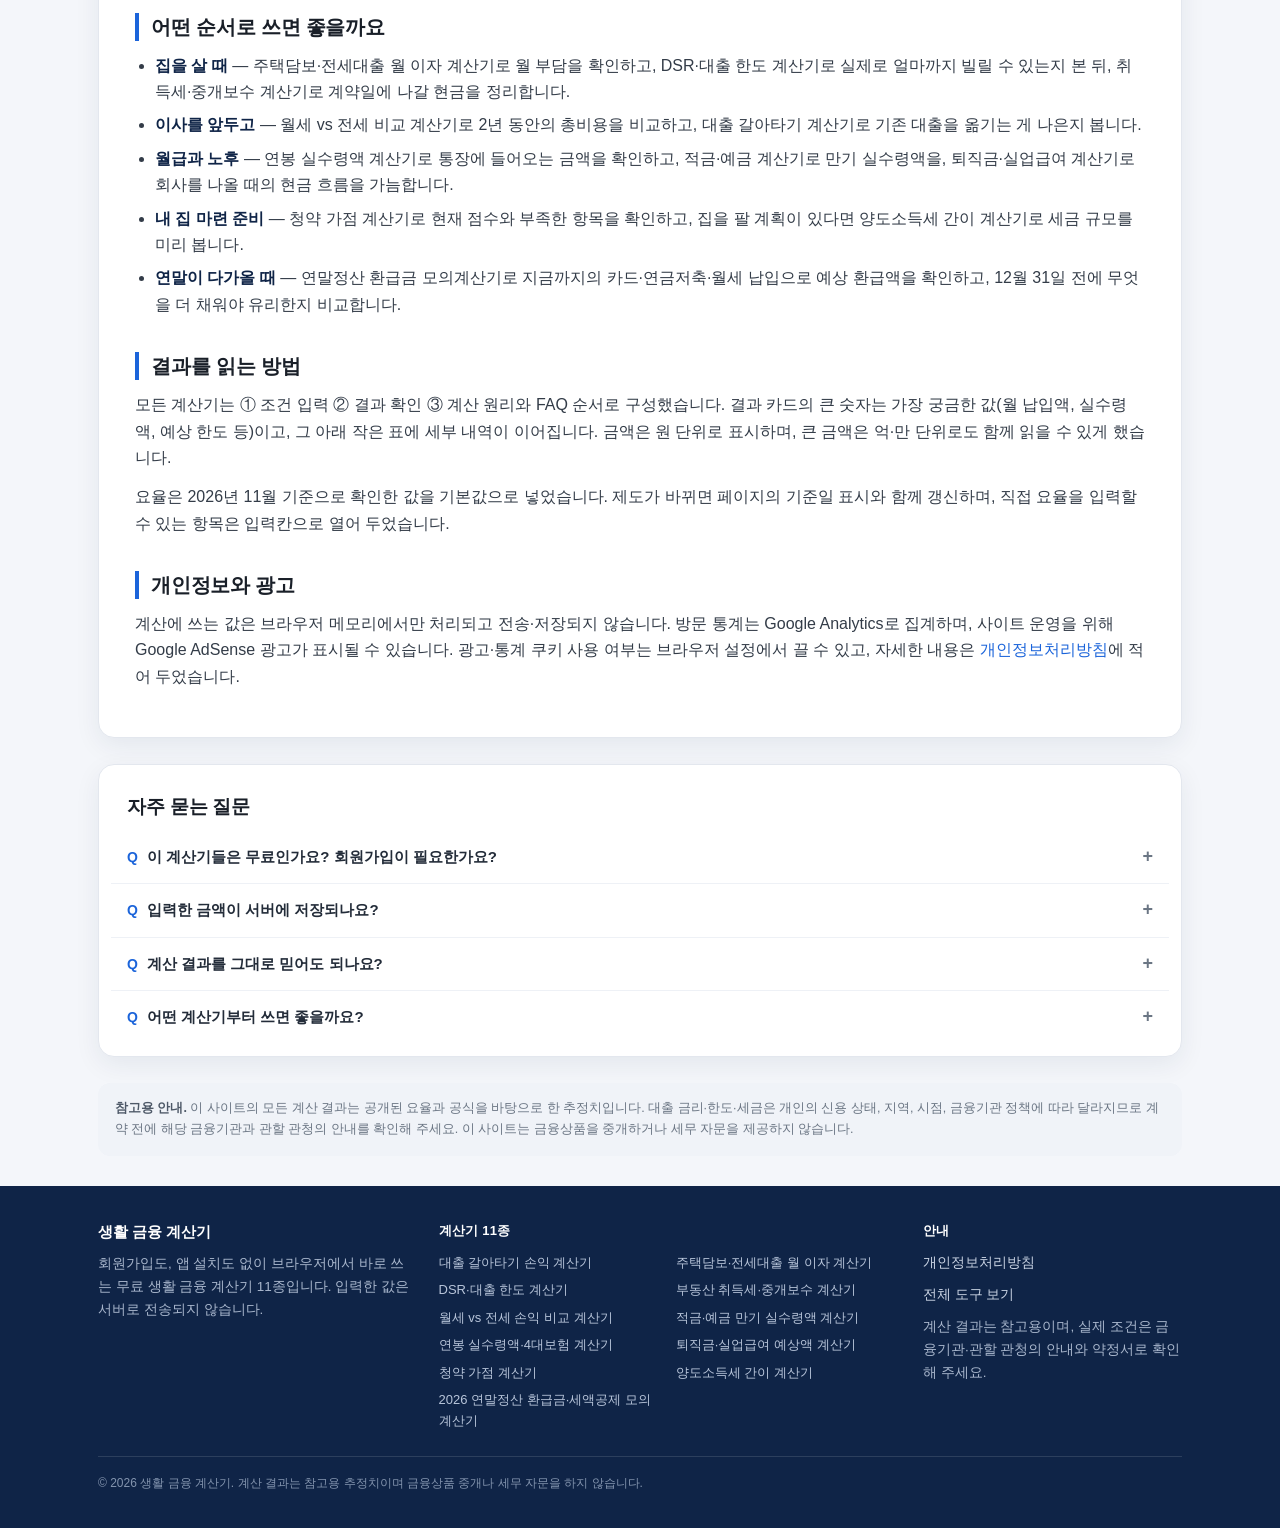
==== commit 5b83b0f5: "Add 2026 year-end tax refund calculator, expand portal to 11 tools" ====
--- a/index.html
+++ b/index.html
@@ -3,9 +3,9 @@
 <head>
 <meta charset="utf-8">
 <meta name="viewport" content="width=device-width, initial-scale=1">
-<title>생활 금융 계산기 10종 | 대출·세금·연봉·청약 무료 계산</title>
-<meta name="description" content="주담대 이자, DSR 한도, 취득세·복비, 월세 vs 전세, 예적금 실수령액, 연봉 실수령액, 퇴직금·실업급여, 청약 가점, 양도소득세까지 — 회원가입 없이 바로 쓰는 무료 생활 금융 계산기 10종 모음입니다.">
-<meta name="keywords" content="금융 계산기, 대출 이자 계산기, DSR 계산기, 취득세 계산기, 중개보수 계산기, 월세 전세 비교, 적금 이자 계산기, 연봉 실수령액, 퇴직금 계산기, 실업급여 계산기, 청약 가점 계산기, 양도소득세 계산기">
+<title>생활 금융 계산기 11종 | 대출·세금·연말정산·연봉·청약 무료 계산</title>
+<meta name="description" content="주담대 이자, DSR 한도, 취득세·복비, 월세 vs 전세, 예적금 실수령액, 연봉 실수령액, 퇴직금·실업급여, 청약 가점, 양도소득세, 연말정산 환급금까지 — 회원가입 없이 바로 쓰는 무료 생활 금융 계산기 11종 모음입니다.">
+<meta name="keywords" content="금융 계산기, 대출 이자 계산기, DSR 계산기, 취득세 계산기, 중개보수 계산기, 월세 전세 비교, 적금 이자 계산기, 연봉 실수령액, 퇴직금 계산기, 실업급여 계산기, 청약 가점 계산기, 양도소득세 계산기, 연말정산 환급금 계산기, 2026 연말정산">
 <meta name="robots" content="index, follow, max-image-preview:large">
 <meta name="author" content="생활 금융 계산기">
 <meta name="theme-color" content="#0f2447">
@@ -15,14 +15,14 @@
 
 <meta property="og:type" content="website">
 <meta property="og:site_name" content="생활 금융 계산기">
-<meta property="og:title" content="생활 금융 계산기 10종 | 대출·세금·연봉·청약 무료 계산">
-<meta property="og:description" content="주담대 이자, DSR 한도, 취득세·복비, 월세 vs 전세, 예적금 실수령액, 연봉 실수령액, 퇴직금·실업급여, 청약 가점, 양도소득세까지 — 회원가입 없이 바로 쓰는 무료 생활 금융 계산기 10종 모음입니다.">
+<meta property="og:title" content="생활 금융 계산기 11종 | 대출·세금·연말정산·연봉·청약 무료 계산">
+<meta property="og:description" content="주담대 이자, DSR 한도, 취득세·복비, 월세 vs 전세, 예적금 실수령액, 연봉 실수령액, 퇴직금·실업급여, 청약 가점, 양도소득세, 연말정산 환급금까지 — 회원가입 없이 바로 쓰는 무료 생활 금융 계산기 11종 모음입니다.">
 <meta property="og:url" content="https://dscookie-0422.github.io/">
 <meta property="og:image" content="https://dscookie-0422.github.io/web-ad/og-image.png">
 <meta property="og:locale" content="ko_KR">
 <meta name="twitter:card" content="summary_large_image">
-<meta name="twitter:title" content="생활 금융 계산기 10종 | 대출·세금·연봉·청약 무료 계산">
-<meta name="twitter:description" content="주담대 이자, DSR 한도, 취득세·복비, 월세 vs 전세, 예적금 실수령액, 연봉 실수령액, 퇴직금·실업급여, 청약 가점, 양도소득세까지 — 회원가입 없이 바로 쓰는 무료 생활 금융 계산기 10종 모음입니다.">
+<meta name="twitter:title" content="생활 금융 계산기 11종 | 대출·세금·연말정산·연봉·청약 무료 계산">
+<meta name="twitter:description" content="주담대 이자, DSR 한도, 취득세·복비, 월세 vs 전세, 예적금 실수령액, 연봉 실수령액, 퇴직금·실업급여, 청약 가점, 양도소득세, 연말정산 환급금까지 — 회원가입 없이 바로 쓰는 무료 생활 금융 계산기 11종 모음입니다.">
 <meta name="twitter:image" content="https://dscookie-0422.github.io/web-ad/og-image.png">
 
 <link rel="icon" href="data:image/svg+xml,%3Csvg xmlns='http://www.w3.org/2000/svg' viewBox='0 0 64 64'%3E%3Crect width='64' height='64' rx='14' fill='%230f2447'/%3E%3Cpath d='M18 40l10-10 6 6 12-14' stroke='%237ce0bb' stroke-width='5' fill='none' stroke-linecap='round' stroke-linejoin='round'/%3E%3C/svg%3E">
@@ -40,9 +40,9 @@
 {
   "@context": "https://schema.org",
   "@type": "WebApplication",
-  "name": "생활 금융 계산기 10종",
+  "name": "생활 금융 계산기 11종",
   "url": "https://dscookie-0422.github.io/",
-  "description": "주담대 이자, DSR 한도, 취득세·복비, 월세 vs 전세, 예적금 실수령액, 연봉 실수령액, 퇴직금·실업급여, 청약 가점, 양도소득세까지 — 회원가입 없이 바로 쓰는 무료 생활 금융 계산기 10종 모음입니다.",
+  "description": "주담대 이자, DSR 한도, 취득세·복비, 월세 vs 전세, 예적금 실수령액, 연봉 실수령액, 퇴직금·실업급여, 청약 가점, 양도소득세, 연말정산 환급금까지 — 회원가입 없이 바로 쓰는 무료 생활 금융 계산기 11종 모음입니다.",
   "applicationCategory": "FinanceApplication",
   "operatingSystem": "Web",
   "inLanguage": "ko-KR",
@@ -69,7 +69,7 @@
       "name": "이 계산기들은 무료인가요? 회원가입이 필요한가요?",
       "acceptedAnswer": {
         "@type": "Answer",
-        "text": "10종 모두 무료이고 회원가입이나 앱 설치가 필요 없습니다. 브라우저 주소만 열면 바로 계산할 수 있고, 계산 횟수 제한도 없습니다."
+        "text": "11종 모두 무료이고 회원가입이나 앱 설치가 필요 없습니다. 브라우저 주소만 열면 바로 계산할 수 있고, 계산 횟수 제한도 없습니다."
       }
     },
     {
@@ -109,7 +109,7 @@
       </span>
       <span>생활 금융 계산기</span>
     </a>
-    <nav class="tool-nav" aria-label="무료 계산기 10종">
+    <nav class="tool-nav" aria-label="무료 계산기 11종">
       <a href="https://dscookie-0422.github.io/web-ad/">대출 갈아타기</a>
       <a href="tools/loan-interest.html">주담대 이자</a>
       <a href="tools/dsr-calculator.html">DSR 한도</a>
@@ -120,6 +120,7 @@
       <a href="tools/severance-calculator.html">퇴직금·실업급여</a>
       <a href="tools/subscription-score.html">청약 가점</a>
       <a href="tools/capital-gains-tax.html">양도세</a>
+      <a href="tools/year-end-tax-calculator.html">연말정산 환급</a>
     </nav>
   </div>
 </header>
@@ -127,13 +128,13 @@
   <div class="wrap">
     <section class="hero">
       <span class="kicker">무료 · 회원가입 없음 · 입력값 서버 전송 없음</span>
-      <h1>돈이 걸린 계산,<br>10가지 도구로 한 번에 정리하세요</h1>
-      <p>대출을 갈아탈지, 집을 살지, 전세로 갈지, 연봉에서 얼마가 빠지는지 — 생활에서 실제로 돈이 오가는 계산만 모았습니다. 브라우저에서 바로 계산되고, 입력한 값은 어디에도 저장되지 않습니다.</p>
-      <div class="stats"><span>계산기 10종</span><span>공식·요율 근거 공개</span><span>모바일 최적화</span><span>100% 무료</span></div>
+      <h1>돈이 걸린 계산,<br>11가지 도구로 한 번에 정리하세요</h1>
+      <p>대출을 갈아탈지, 집을 살지, 전세로 갈지, 연봉에서 얼마가 빠지고 연말정산으로 얼마를 돌려받는지 — 생활에서 실제로 돈이 오가는 계산만 모았습니다. 브라우저에서 바로 계산되고, 입력한 값은 어디에도 저장되지 않습니다.</p>
+      <div class="stats"><span>계산기 11종</span><span>공식·요율 근거 공개</span><span>모바일 최적화</span><span>100% 무료</span></div>
     </section>
 
     <div class="section-title">
-      <h2>계산기 10종</h2>
+      <h2>계산기 11종</h2>
       <span>필요한 도구를 눌러 바로 시작하세요</span>
     </div>
     <section class="tool-cards">
@@ -187,6 +188,11 @@
   <h2>양도소득세 간이 계산기</h2>
   <p>취득가·양도가·보유기간으로 1세대1주택 장기보유특별공제를 반영해 추정합니다.</p>
   <span class="tc-go">계산기 열기 →</span>
+</a><a class="tool-card" href="tools/year-end-tax-calculator.html">
+  <div class="tc-top"><span class="tc-ico" aria-hidden="true">🧮</span><span class="tc-num">TOOL 11</span></div>
+  <h2>2026 연말정산 환급금·세액공제 모의계산기</h2>
+  <p>총급여와 카드·연금저축·월세로 예상 환급금을 계산하고, 11~12월에 더 채우면 얼마가 늘어나는지 비교합니다.</p>
+  <span class="tc-go">계산기 열기 →</span>
 </a>
     </section>
 
@@ -201,6 +207,7 @@
         <li><strong>이사를 앞두고</strong> — 월세 vs 전세 비교 계산기로 2년 동안의 총비용을 비교하고, 대출 갈아타기 계산기로 기존 대출을 옮기는 게 나은지 봅니다.</li>
         <li><strong>월급과 노후</strong> — 연봉 실수령액 계산기로 통장에 들어오는 금액을 확인하고, 적금·예금 계산기로 만기 실수령액을, 퇴직금·실업급여 계산기로 회사를 나올 때의 현금 흐름을 가늠합니다.</li>
         <li><strong>내 집 마련 준비</strong> — 청약 가점 계산기로 현재 점수와 부족한 항목을 확인하고, 집을 팔 계획이 있다면 양도소득세 간이 계산기로 세금 규모를 미리 봅니다.</li>
+        <li><strong>연말이 다가올 때</strong> — 연말정산 환급금 모의계산기로 지금까지의 카드·연금저축·월세 납입으로 예상 환급액을 확인하고, 12월 31일 전에 무엇을 더 채워야 유리한지 비교합니다.</li>
       </ul>
 
       <h2>결과를 읽는 방법</h2>
@@ -215,7 +222,7 @@
       <h2>자주 묻는 질문</h2>
       <details class="qa">
   <summary>이 계산기들은 무료인가요? 회원가입이 필요한가요?</summary>
-  <div class="a"><p>10종 모두 무료이고 회원가입이나 앱 설치가 필요 없습니다. 브라우저 주소만 열면 바로 계산할 수 있고, 계산 횟수 제한도 없습니다.</p></div>
+  <div class="a"><p>11종 모두 무료이고 회원가입이나 앱 설치가 필요 없습니다. 브라우저 주소만 열면 바로 계산할 수 있고, 계산 횟수 제한도 없습니다.</p></div>
 </details>
 <details class="qa">
   <summary>입력한 금액이 서버에 저장되나요?</summary>
@@ -239,10 +246,10 @@
     <div class="footer-grid">
       <div>
         <span class="brand-foot">생활 금융 계산기</span>
-        <p>회원가입도, 앱 설치도 없이 브라우저에서 바로 쓰는 무료 생활 금융 계산기 10종입니다. 입력한 값은 서버로 전송되지 않습니다.</p>
+        <p>회원가입도, 앱 설치도 없이 브라우저에서 바로 쓰는 무료 생활 금융 계산기 11종입니다. 입력한 값은 서버로 전송되지 않습니다.</p>
       </div>
       <div>
-        <h2>계산기 10종</h2>
+        <h2>계산기 11종</h2>
         <div class="footer-links">
         <a href="https://dscookie-0422.github.io/web-ad/">대출 갈아타기 손익 계산기</a>
         <a href="tools/loan-interest.html">주택담보·전세대출 월 이자 계산기</a>
@@ -254,6 +261,7 @@
         <a href="tools/severance-calculator.html">퇴직금·실업급여 예상액 계산기</a>
         <a href="tools/subscription-score.html">청약 가점 계산기</a>
         <a href="tools/capital-gains-tax.html">양도소득세 간이 계산기</a>
+        <a href="tools/year-end-tax-calculator.html">2026 연말정산 환급금·세액공제 모의계산기</a>
         </div>
       </div>
       <div>
--- a/assets/site.css
+++ b/assets/site.css
@@ -206,6 +206,25 @@
 table.tbl tr.onrow td{background:#eef5ff; font-weight:700; color:#134fb0}
 h3{scroll-margin-top:80px}
 input[type=date]{font-family:inherit}
+/* 연말정산: 입력 구역 소제목, 시뮬레이션 비교 카드 */
+.field-sub{font-size:12px; font-weight:800; color:#8b97a8; letter-spacing:.05em; margin:20px 0 10px; padding-top:14px; border-top:1px dashed var(--line)}
+.field-sub.first{margin-top:4px; padding-top:0; border-top:0}
+.sim{display:grid; grid-template-columns:1fr 1fr; gap:9px; margin:0 0 12px}
+.sim-card{border:1px solid var(--line); border-radius:12px; padding:11px 12px 12px; background:#fbfcfe; min-width:0}
+.sim-card span{display:block; font-size:11.5px; font-weight:700; color:var(--muted); margin-bottom:3px; line-height:1.4}
+.sim-card strong{display:block; font-size:16.5px; font-weight:800; color:var(--navy); font-variant-numeric:tabular-nums; letter-spacing:-.01em; white-space:nowrap}
+.sim-card em{display:block; font-style:normal; font-size:11.5px; font-weight:700; color:var(--muted); margin-top:3px; line-height:1.4}
+.sim-card.up{background:#f2f8ff; border-color:#cbdcf8}
+.sim-card.up strong{color:var(--blue-d)}
+.sim-card.up em{color:var(--blue-d)}
+table.sim-tbl{min-width:0; font-size:12.5px}
+table.sim-tbl th,table.sim-tbl td{padding:8px 9px}
+table.sim-tbl td:first-child{white-space:normal; line-height:1.45}
+table.sim-tbl td:last-child{color:var(--blue-d); font-weight:700}
+@media (max-width:520px){
+  .sim-card strong{font-size:14.5px}
+  .sim-card span{font-size:10.5px}
+}
 @media (max-width:520px){
   .bar-v{min-width:72px; font-size:11.5px}
   .bar-k{width:54px; font-size:12px}
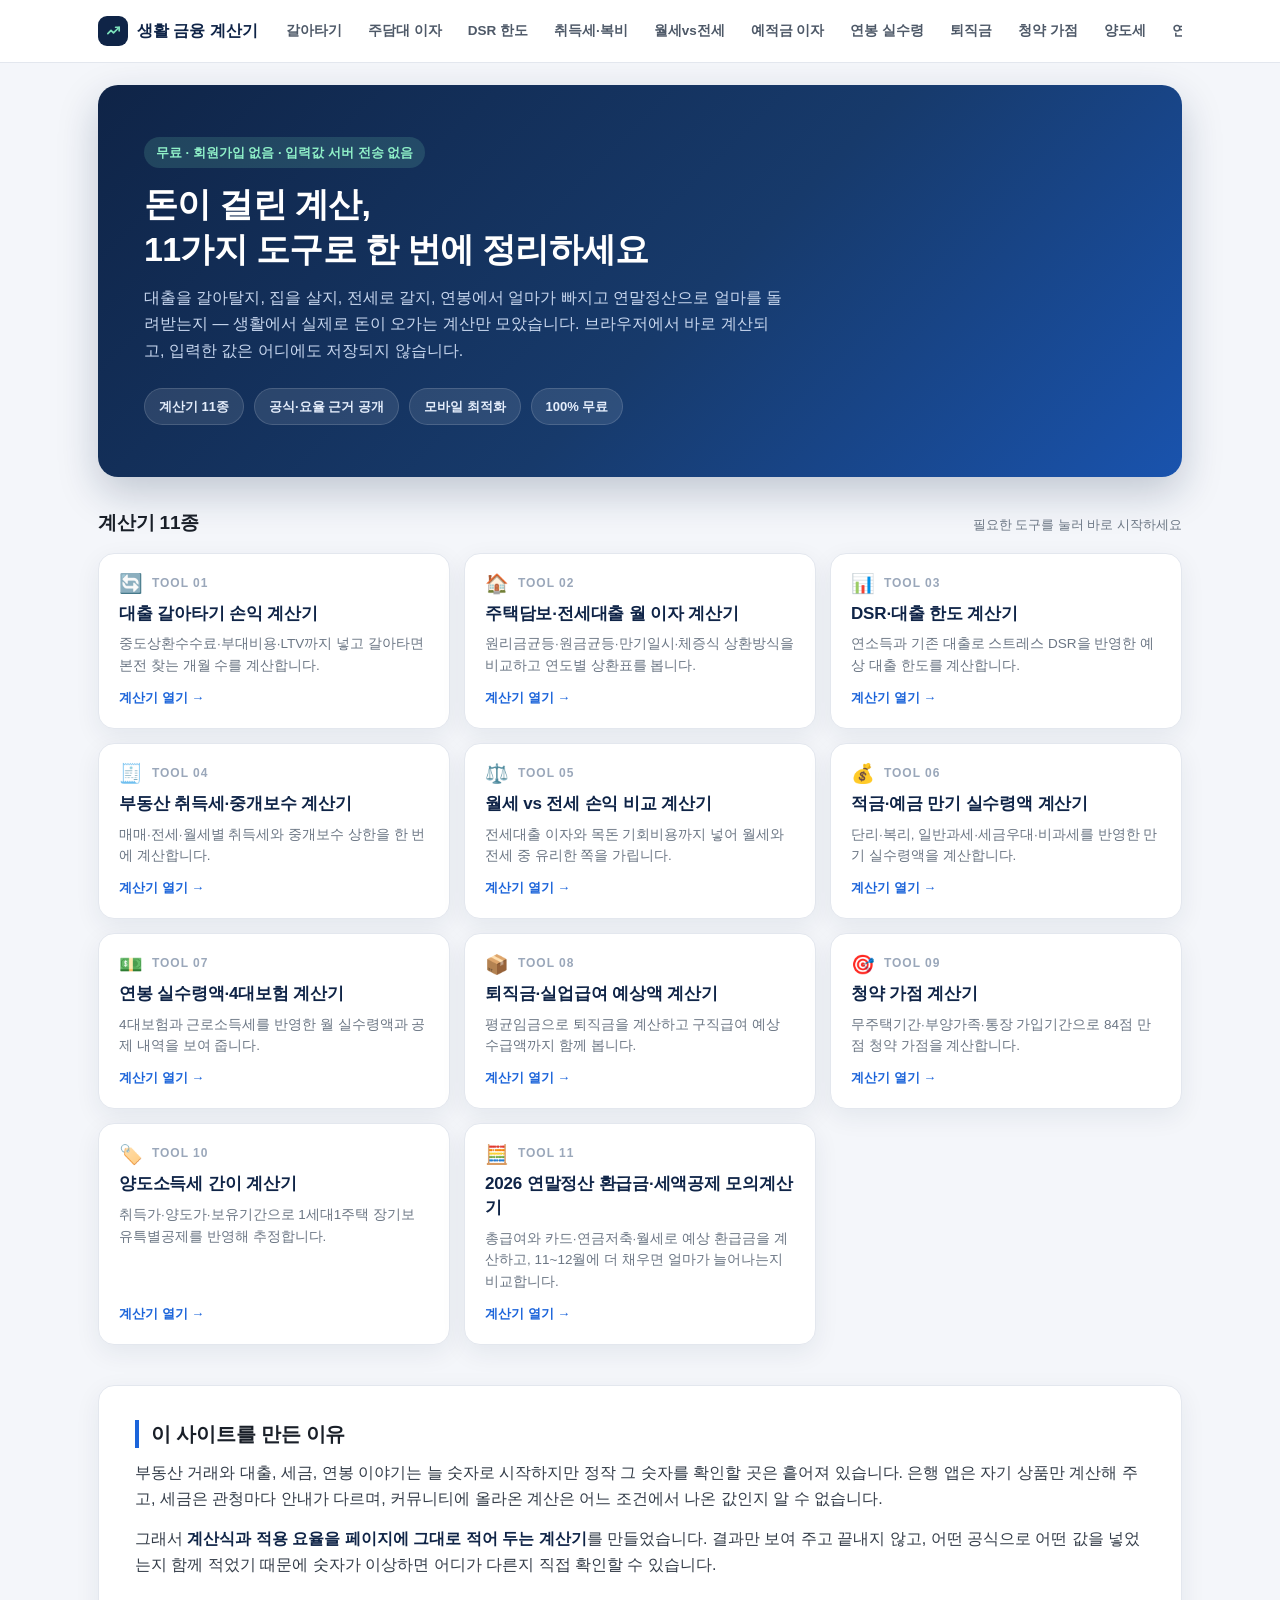
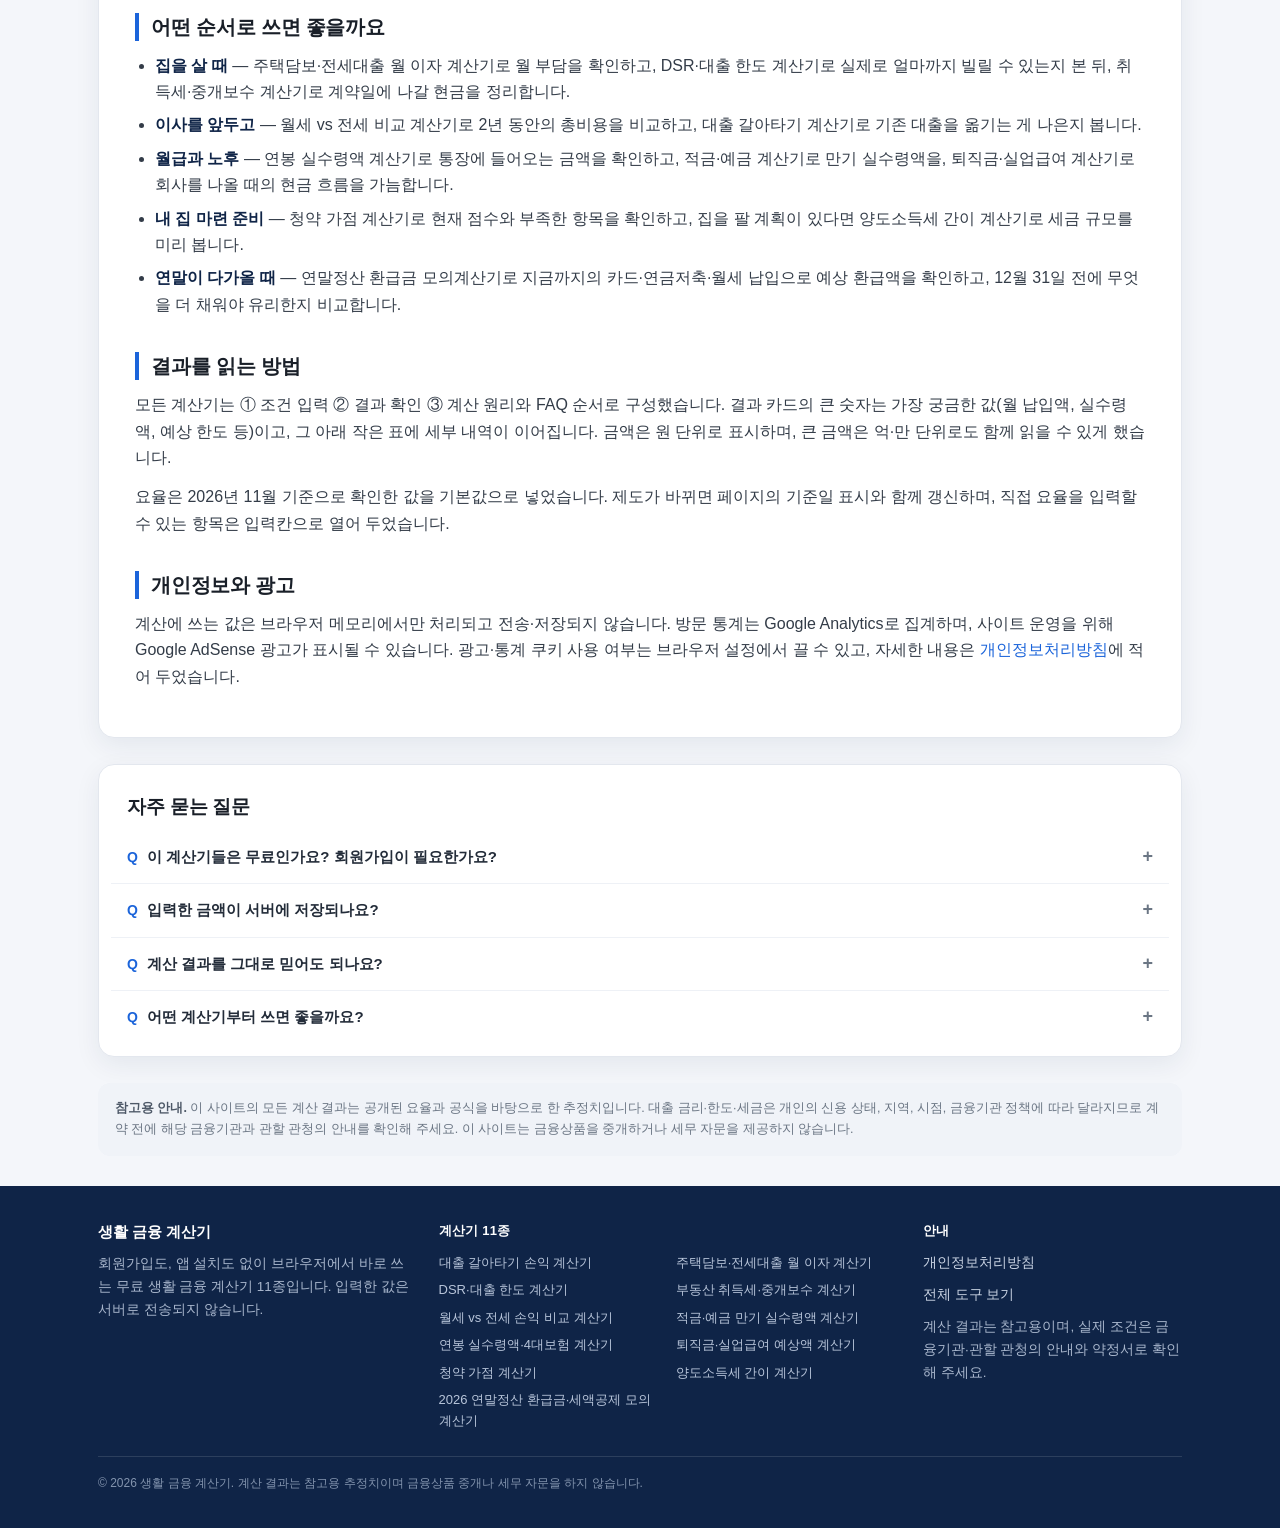
==== commit 84e29ac3: "Fit 11-item nav in one row on desktop" ====
--- a/index.html
+++ b/index.html
@@ -110,17 +110,17 @@
       <span>생활 금융 계산기</span>
     </a>
     <nav class="tool-nav" aria-label="무료 계산기 11종">
-      <a href="https://dscookie-0422.github.io/web-ad/">대출 갈아타기</a>
+      <a href="https://dscookie-0422.github.io/web-ad/">갈아타기</a>
       <a href="tools/loan-interest.html">주담대 이자</a>
       <a href="tools/dsr-calculator.html">DSR 한도</a>
       <a href="tools/property-tax-fee.html">취득세·복비</a>
       <a href="tools/rent-vs-jeonse.html">월세vs전세</a>
       <a href="tools/savings-calculator.html">예적금 이자</a>
       <a href="tools/salary-calculator.html">연봉 실수령</a>
-      <a href="tools/severance-calculator.html">퇴직금·실업급여</a>
+      <a href="tools/severance-calculator.html">퇴직금</a>
       <a href="tools/subscription-score.html">청약 가점</a>
       <a href="tools/capital-gains-tax.html">양도세</a>
-      <a href="tools/year-end-tax-calculator.html">연말정산 환급</a>
+      <a href="tools/year-end-tax-calculator.html">연말정산</a>
     </nav>
   </div>
 </header>
--- a/assets/site.css
+++ b/assets/site.css
@@ -25,7 +25,7 @@
 .brand-mark{display:grid; place-items:center; width:30px; height:30px; border-radius:9px; background:var(--navy); color:#7ce0bb; flex:none}
 .tool-nav{display:flex; gap:6px; overflow-x:auto; scrollbar-width:none; margin-left:auto; padding:8px 0; min-width:0; flex:1 1 auto}
 .tool-nav::-webkit-scrollbar{display:none}
-.tool-nav a{flex:none; font-size:13.5px; font-weight:600; color:#4e5968; padding:7px 11px; border-radius:999px; white-space:nowrap; border:1px solid transparent}
+.tool-nav a{flex:none; font-size:13.5px; font-weight:600; color:#4e5968; padding:7px 9px; border-radius:999px; white-space:nowrap; border:1px solid transparent}
 .tool-nav a:hover{background:var(--sky); text-decoration:none}
 .tool-nav a.on{background:var(--navy); color:#fff}
 
@@ -221,6 +221,7 @@
 table.sim-tbl th,table.sim-tbl td{padding:8px 9px}
 table.sim-tbl td:first-child{white-space:normal; line-height:1.45}
 table.sim-tbl td:last-child{color:var(--blue-d); font-weight:700}
+.kv-note{color:#9aa7ba; font-weight:500; font-size:12px}
 @media (max-width:520px){
   .sim-card strong{font-size:14.5px}
   .sim-card span{font-size:10.5px}
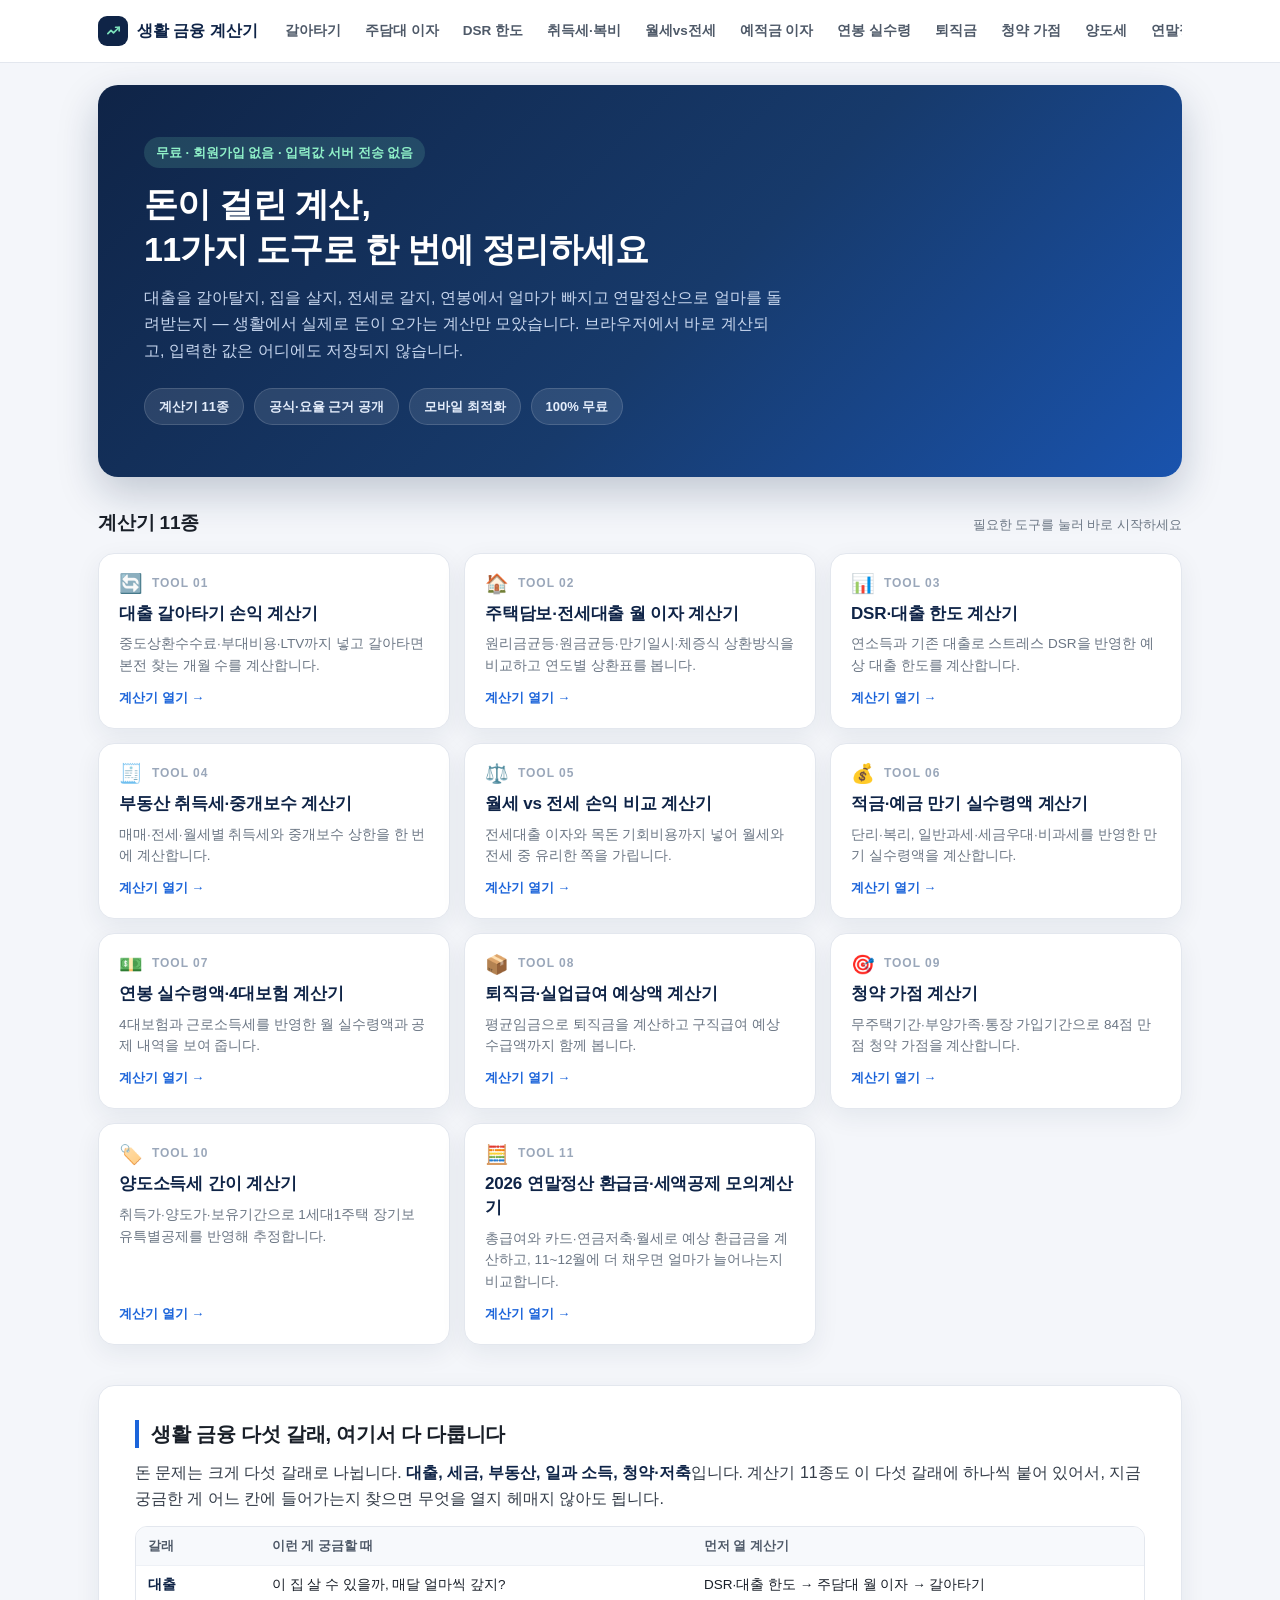
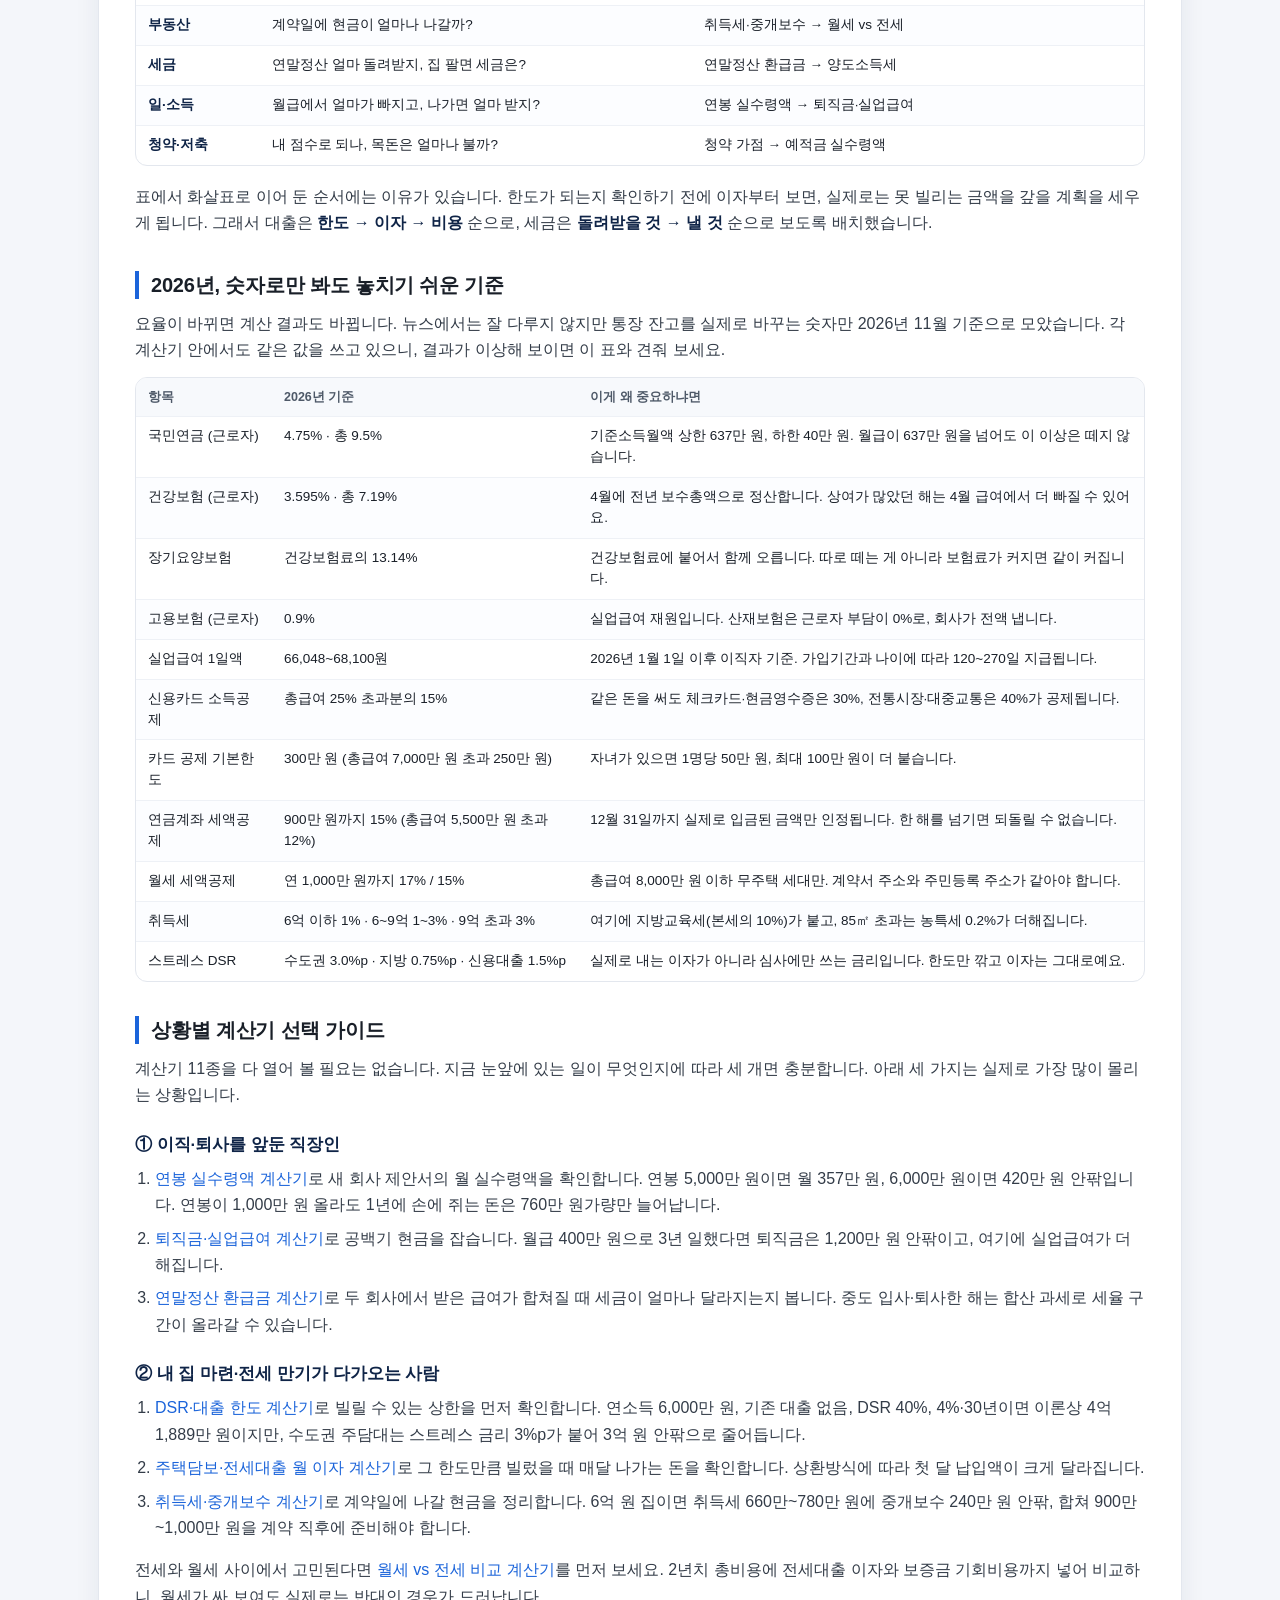
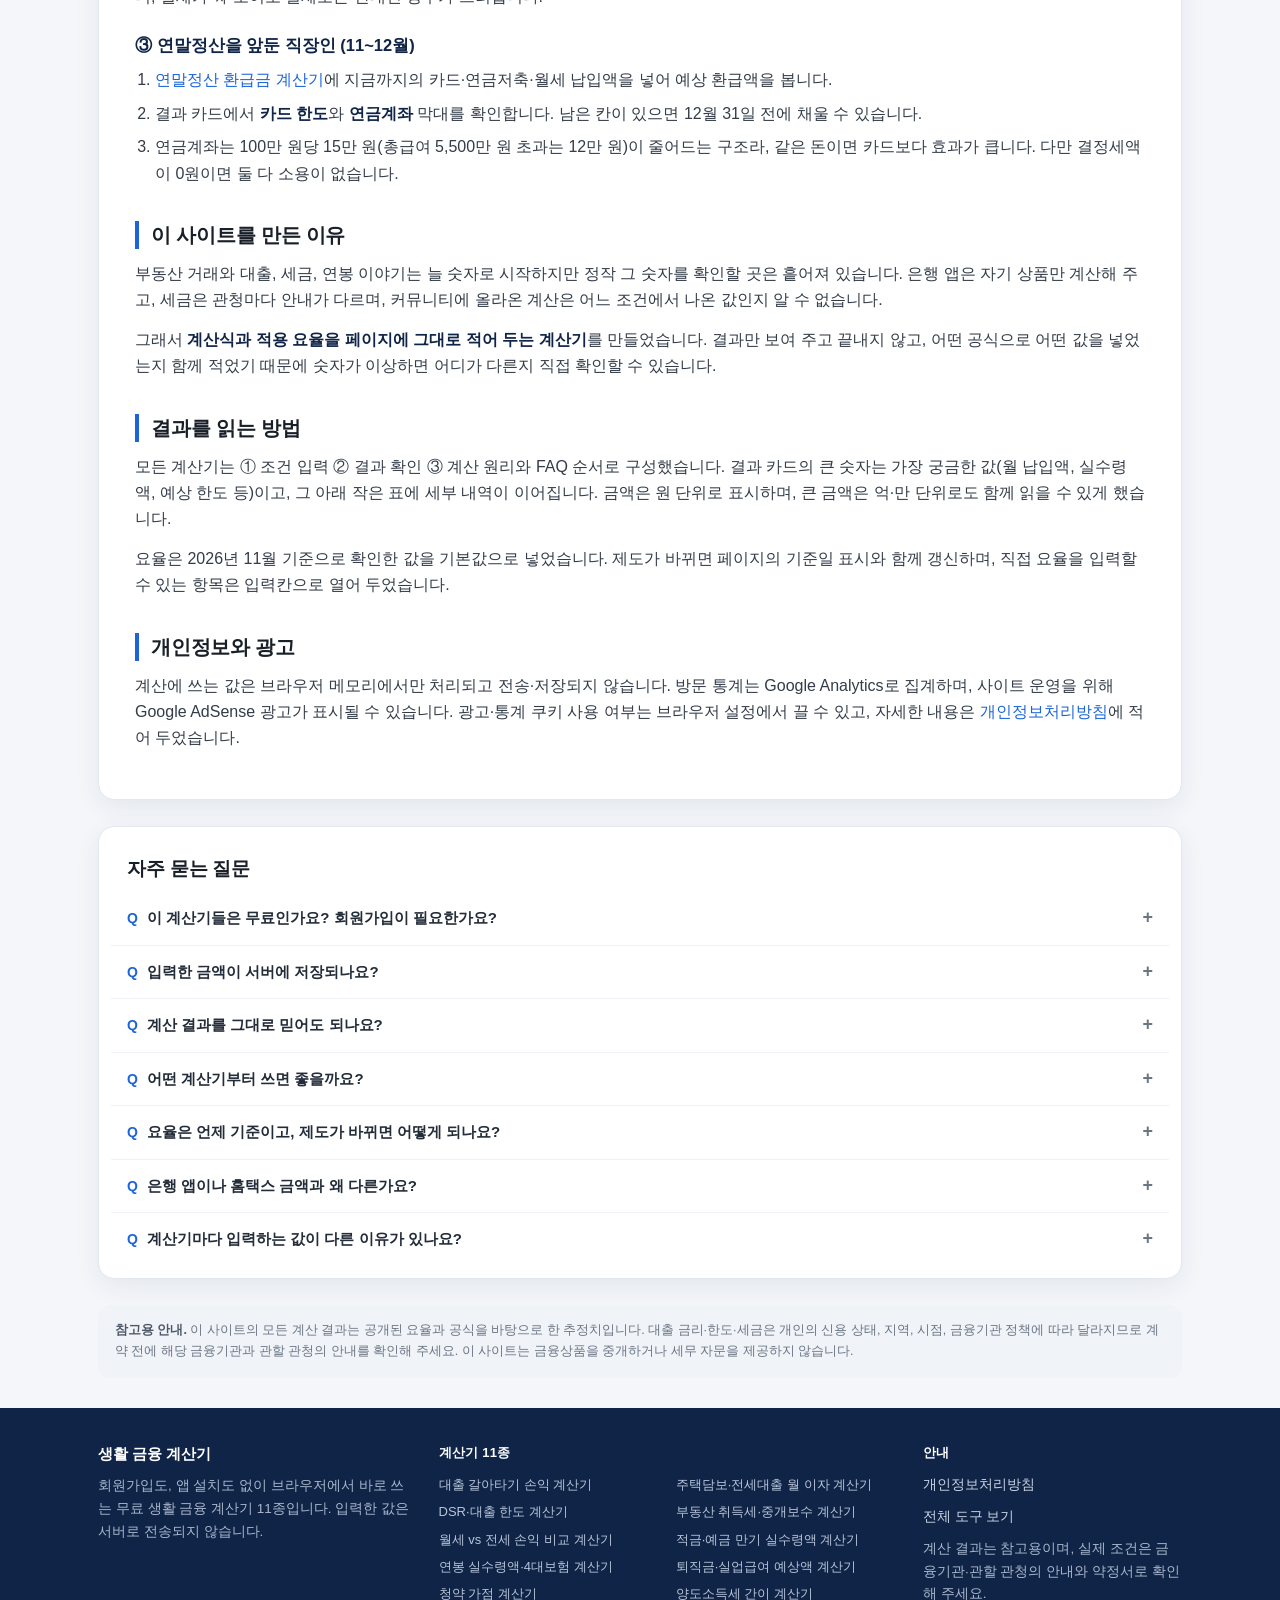
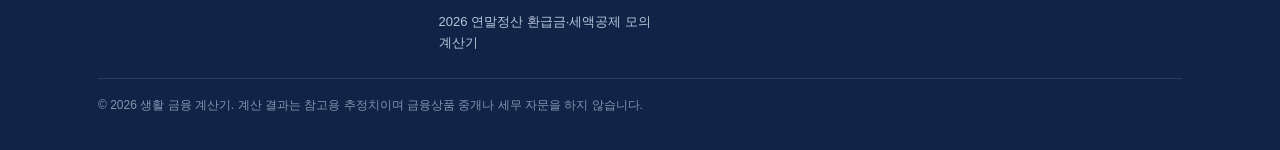
==== commit a13ea872: "색인 보류 3개 페이지 고유 콘텐츠 보강 (포털·연봉 실수령·연말정산) 구글 서치 콘솔에서 "크롤링됨 - 색인 생성 안 됨"으로 보류된 3개 URL의 본문을 대폭 늘리고 페이지별 " ====
--- a/index.html
+++ b/index.html
@@ -95,6 +95,30 @@
         "@type": "Answer",
         "text": "집을 사거나 옮길 계획이면 대출 갈아타기 → 주담대 이자 → DSR 한도 → 취득세·복비 순서로 보면 전체 비용이 한 번에 정리됩니다. 전세와 월세를 저울질할 때는 월세 vs 전세 비교를, 소득·퇴직·청약이 궁금할 때는 연봉 실수령·퇴직금·청약 가점 계산기를 쓰면 됩니다."
       }
+    },
+    {
+      "@type": "Question",
+      "name": "요율은 언제 기준이고, 제도가 바뀌면 어떻게 되나요?",
+      "acceptedAnswer": {
+        "@type": "Answer",
+        "text": "세금·4대보험·대출 규제 요율은 2026년 11월 기준으로 확인한 값을 기본값으로 넣었습니다. 요율이 바뀌면 계산에 쓰는 상수와 본문의 기준일을 함께 갱신합니다. 다만 국민연금 요율처럼 매년 1월에 바뀌는 값과 스트레스 금리처럼 금융위원회 지도로 수시로 조정되는 값은 시점 차이가 생길 수 있으니, 계산 결과는 그 시점의 금융기관·관할 관청 안내와 견줘 보세요."
+      }
+    },
+    {
+      "@type": "Question",
+      "name": "은행 앱이나 홈택스 금액과 왜 다른가요?",
+      "acceptedAnswer": {
+        "@type": "Answer",
+        "text": "계산기는 공개된 공식과 요율만 넣은 표준 계산이고, 실제 기관은 더 많은 조건을 봅니다. 대출은 신용점수·기존 대출의 실행 시점·인정소득·LTV가, 세금은 회사가 신고한 부양가족·의료비·교육비 내역이, 4대보험은 회사의 보수총액 신고가 결과를 바꿉니다. 그래서 이 사이트의 숫자는 '얼마 정도인지 가늠하는 기준선'으로 쓰고, 실제 계약·신고 금액은 해당 기관의 고지와 영수증으로 확인하는 게 정확합니다."
+      }
+    },
+    {
+      "@type": "Question",
+      "name": "계산기마다 입력하는 값이 다른 이유가 있나요?",
+      "acceptedAnswer": {
+        "@type": "Answer",
+        "text": "항목마다 기관이 쓰는 기준이 다르기 때문입니다. 대출 계산기는 연소득과 기존 대출 잔액·금리를, 연말정산 계산기는 연봉이 아니라 비과세를 뺀 총급여를, 청약 가점 계산기는 무주택기간과 통장 가입기간을 받습니다. 화면의 안내 문구가 '어느 서류의 어느 칸을 보라'는 뜻이니, 원천징수영수증이나 급여명세서를 옆에 두고 넣으면 결과가 훨씬 정확해집니다."
+      }
     }
   ]
 }
@@ -197,18 +221,71 @@
     </section>
 
     <section class="content">
+      <h2>생활 금융 다섯 갈래, 여기서 다 다룹니다</h2>
+      <p>돈 문제는 크게 다섯 갈래로 나뉩니다. <strong>대출, 세금, 부동산, 일과 소득, 청약·저축</strong>입니다. 계산기 11종도 이 다섯 갈래에 하나씩 붙어 있어서, 지금 궁금한 게 어느 칸에 들어가는지 찾으면 무엇을 열지 헤매지 않아도 됩니다.</p>
+      <div class="tbl-wrap">
+        <table class="tbl txt">
+          <thead><tr><th>갈래</th><th>이런 게 궁금할 때</th><th>먼저 열 계산기</th></tr></thead>
+          <tbody>
+            <tr><td><strong>대출</strong></td><td>이 집 살 수 있을까, 매달 얼마씩 갚지?</td><td>DSR·대출 한도 → 주담대 월 이자 → 갈아타기</td></tr>
+            <tr><td><strong>부동산</strong></td><td>계약일에 현금이 얼마나 나갈까?</td><td>취득세·중개보수 → 월세 vs 전세</td></tr>
+            <tr><td><strong>세금</strong></td><td>연말정산 얼마 돌려받지, 집 팔면 세금은?</td><td>연말정산 환급금 → 양도소득세</td></tr>
+            <tr><td><strong>일·소득</strong></td><td>월급에서 얼마가 빠지고, 나가면 얼마 받지?</td><td>연봉 실수령액 → 퇴직금·실업급여</td></tr>
+            <tr><td><strong>청약·저축</strong></td><td>내 점수로 되나, 목돈은 얼마나 불까?</td><td>청약 가점 → 예적금 실수령액</td></tr>
+          </tbody>
+        </table>
+      </div>
+      <p>표에서 화살표로 이어 둔 순서에는 이유가 있습니다. 한도가 되는지 확인하기 전에 이자부터 보면, 실제로는 못 빌리는 금액을 갚을 계획을 세우게 됩니다. 그래서 대출은 <strong>한도 → 이자 → 비용</strong> 순으로, 세금은 <strong>돌려받을 것 → 낼 것</strong> 순으로 보도록 배치했습니다.</p>
+
+      <h2>2026년, 숫자로만 봐도 놓치기 쉬운 기준</h2>
+      <p>요율이 바뀌면 계산 결과도 바뀝니다. 뉴스에서는 잘 다루지 않지만 통장 잔고를 실제로 바꾸는 숫자만 2026년 11월 기준으로 모았습니다. 각 계산기 안에서도 같은 값을 쓰고 있으니, 결과가 이상해 보이면 이 표와 견줘 보세요.</p>
+      <div class="tbl-wrap">
+        <table class="tbl txt">
+          <thead><tr><th>항목</th><th>2026년 기준</th><th>이게 왜 중요하냐면</th></tr></thead>
+          <tbody>
+            <tr><td>국민연금 (근로자)</td><td>4.75% · 총 9.5%</td><td>기준소득월액 상한 637만 원, 하한 40만 원. 월급이 637만 원을 넘어도 이 이상은 떼지 않습니다.</td></tr>
+            <tr><td>건강보험 (근로자)</td><td>3.595% · 총 7.19%</td><td>4월에 전년 보수총액으로 정산합니다. 상여가 많았던 해는 4월 급여에서 더 빠질 수 있어요.</td></tr>
+            <tr><td>장기요양보험</td><td>건강보험료의 13.14%</td><td>건강보험료에 붙어서 함께 오릅니다. 따로 떼는 게 아니라 보험료가 커지면 같이 커집니다.</td></tr>
+            <tr><td>고용보험 (근로자)</td><td>0.9%</td><td>실업급여 재원입니다. 산재보험은 근로자 부담이 0%로, 회사가 전액 냅니다.</td></tr>
+            <tr><td>실업급여 1일액</td><td>66,048~68,100원</td><td>2026년 1월 1일 이후 이직자 기준. 가입기간과 나이에 따라 120~270일 지급됩니다.</td></tr>
+            <tr><td>신용카드 소득공제</td><td>총급여 25% 초과분의 15%</td><td>같은 돈을 써도 체크카드·현금영수증은 30%, 전통시장·대중교통은 40%가 공제됩니다.</td></tr>
+            <tr><td>카드 공제 기본한도</td><td>300만 원 (총급여 7,000만 원 초과 250만 원)</td><td>자녀가 있으면 1명당 50만 원, 최대 100만 원이 더 붙습니다.</td></tr>
+            <tr><td>연금계좌 세액공제</td><td>900만 원까지 15% (총급여 5,500만 원 초과 12%)</td><td>12월 31일까지 실제로 입금된 금액만 인정됩니다. 한 해를 넘기면 되돌릴 수 없습니다.</td></tr>
+            <tr><td>월세 세액공제</td><td>연 1,000만 원까지 17% / 15%</td><td>총급여 8,000만 원 이하 무주택 세대만. 계약서 주소와 주민등록 주소가 같아야 합니다.</td></tr>
+            <tr><td>취득세</td><td>6억 이하 1% · 6~9억 1~3% · 9억 초과 3%</td><td>여기에 지방교육세(본세의 10%)가 붙고, 85㎡ 초과는 농특세 0.2%가 더해집니다.</td></tr>
+            <tr><td>스트레스 DSR</td><td>수도권 3.0%p · 지방 0.75%p · 신용대출 1.5%p</td><td>실제로 내는 이자가 아니라 심사에만 쓰는 금리입니다. 한도만 깎고 이자는 그대로예요.</td></tr>
+          </tbody>
+        </table>
+      </div>
+
+      <h2>상황별 계산기 선택 가이드</h2>
+      <p>계산기 11종을 다 열어 볼 필요는 없습니다. 지금 눈앞에 있는 일이 무엇인지에 따라 세 개면 충분합니다. 아래 세 가지는 실제로 가장 많이 몰리는 상황입니다.</p>
+
+      <h3>① 이직·퇴사를 앞둔 직장인</h3>
+      <ol>
+        <li><a href="tools/salary-calculator.html">연봉 실수령액 계산기</a>로 새 회사 제안서의 월 실수령액을 확인합니다. 연봉 5,000만 원이면 월 357만 원, 6,000만 원이면 420만 원 안팎입니다. 연봉이 1,000만 원 올라도 1년에 손에 쥐는 돈은 760만 원가량만 늘어납니다.</li>
+        <li><a href="tools/severance-calculator.html">퇴직금·실업급여 계산기</a>로 공백기 현금을 잡습니다. 월급 400만 원으로 3년 일했다면 퇴직금은 1,200만 원 안팎이고, 여기에 실업급여가 더해집니다.</li>
+        <li><a href="tools/year-end-tax-calculator.html">연말정산 환급금 계산기</a>로 두 회사에서 받은 급여가 합쳐질 때 세금이 얼마나 달라지는지 봅니다. 중도 입사·퇴사한 해는 합산 과세로 세율 구간이 올라갈 수 있습니다.</li>
+      </ol>
+
+      <h3>② 내 집 마련·전세 만기가 다가오는 사람</h3>
+      <ol>
+        <li><a href="tools/dsr-calculator.html">DSR·대출 한도 계산기</a>로 빌릴 수 있는 상한을 먼저 확인합니다. 연소득 6,000만 원, 기존 대출 없음, DSR 40%, 4%·30년이면 이론상 4억 1,889만 원이지만, 수도권 주담대는 스트레스 금리 3%p가 붙어 3억 원 안팎으로 줄어듭니다.</li>
+        <li><a href="tools/loan-interest.html">주택담보·전세대출 월 이자 계산기</a>로 그 한도만큼 빌렀을 때 매달 나가는 돈을 확인합니다. 상환방식에 따라 첫 달 납입액이 크게 달라집니다.</li>
+        <li><a href="tools/property-tax-fee.html">취득세·중개보수 계산기</a>로 계약일에 나갈 현금을 정리합니다. 6억 원 집이면 취득세 660만~780만 원에 중개보수 240만 원 안팎, 합쳐 900만~1,000만 원을 계약 직후에 준비해야 합니다.</li>
+      </ol>
+      <p>전세와 월세 사이에서 고민된다면 <a href="tools/rent-vs-jeonse.html">월세 vs 전세 비교 계산기</a>를 먼저 보세요. 2년치 총비용에 전세대출 이자와 보증금 기회비용까지 넣어 비교하니, 월세가 싸 보여도 실제로는 반대인 경우가 드러납니다.</p>
+
+      <h3>③ 연말정산을 앞둔 직장인 (11~12월)</h3>
+      <ol>
+        <li><a href="tools/year-end-tax-calculator.html">연말정산 환급금 계산기</a>에 지금까지의 카드·연금저축·월세 납입액을 넣어 예상 환급액을 봅니다.</li>
+        <li>결과 카드에서 <strong>카드 한도</strong>와 <strong>연금계좌</strong> 막대를 확인합니다. 남은 칸이 있으면 12월 31일 전에 채울 수 있습니다.</li>
+        <li>연금계좌는 100만 원당 15만 원(총급여 5,500만 원 초과는 12만 원)이 줄어드는 구조라, 같은 돈이면 카드보다 효과가 큽니다. 다만 결정세액이 0원이면 둘 다 소용이 없습니다.</li>
+      </ol>
+
       <h2>이 사이트를 만든 이유</h2>
       <p>부동산 거래와 대출, 세금, 연봉 이야기는 늘 숫자로 시작하지만 정작 그 숫자를 확인할 곳은 흩어져 있습니다. 은행 앱은 자기 상품만 계산해 주고, 세금은 관청마다 안내가 다르며, 커뮤니티에 올라온 계산은 어느 조건에서 나온 값인지 알 수 없습니다.</p>
       <p>그래서 <strong>계산식과 적용 요율을 페이지에 그대로 적어 두는 계산기</strong>를 만들었습니다. 결과만 보여 주고 끝내지 않고, 어떤 공식으로 어떤 값을 넣었는지 함께 적었기 때문에 숫자가 이상하면 어디가 다른지 직접 확인할 수 있습니다.</p>
-
-      <h2>어떤 순서로 쓰면 좋을까요</h2>
-      <ul>
-        <li><strong>집을 살 때</strong> — 주택담보·전세대출 월 이자 계산기로 월 부담을 확인하고, DSR·대출 한도 계산기로 실제로 얼마까지 빌릴 수 있는지 본 뒤, 취득세·중개보수 계산기로 계약일에 나갈 현금을 정리합니다.</li>
-        <li><strong>이사를 앞두고</strong> — 월세 vs 전세 비교 계산기로 2년 동안의 총비용을 비교하고, 대출 갈아타기 계산기로 기존 대출을 옮기는 게 나은지 봅니다.</li>
-        <li><strong>월급과 노후</strong> — 연봉 실수령액 계산기로 통장에 들어오는 금액을 확인하고, 적금·예금 계산기로 만기 실수령액을, 퇴직금·실업급여 계산기로 회사를 나올 때의 현금 흐름을 가늠합니다.</li>
-        <li><strong>내 집 마련 준비</strong> — 청약 가점 계산기로 현재 점수와 부족한 항목을 확인하고, 집을 팔 계획이 있다면 양도소득세 간이 계산기로 세금 규모를 미리 봅니다.</li>
-        <li><strong>연말이 다가올 때</strong> — 연말정산 환급금 모의계산기로 지금까지의 카드·연금저축·월세 납입으로 예상 환급액을 확인하고, 12월 31일 전에 무엇을 더 채워야 유리한지 비교합니다.</li>
-      </ul>
 
       <h2>결과를 읽는 방법</h2>
       <p>모든 계산기는 ① 조건 입력 ② 결과 확인 ③ 계산 원리와 FAQ 순서로 구성했습니다. 결과 카드의 큰 숫자는 가장 궁금한 값(월 납입액, 실수령액, 예상 한도 등)이고, 그 아래 작은 표에 세부 내역이 이어집니다. 금액은 원 단위로 표시하며, 큰 금액은 억·만 단위로도 함께 읽을 수 있게 했습니다.</p>
@@ -235,6 +312,18 @@
 <details class="qa">
   <summary>어떤 계산기부터 쓰면 좋을까요?</summary>
   <div class="a"><p>집을 사거나 옮길 계획이면 대출 갈아타기 → 주담대 이자 → DSR 한도 → 취득세·복비 순서로 보면 전체 비용이 한 번에 정리됩니다. 전세와 월세를 저울질할 때는 월세 vs 전세 비교를, 소득·퇴직·청약이 궁금할 때는 연봉 실수령·퇴직금·청약 가점 계산기를 쓰면 됩니다.</p></div>
+</details>
+<details class="qa">
+  <summary>요율은 언제 기준이고, 제도가 바뀌면 어떻게 되나요?</summary>
+  <div class="a"><p>세금·4대보험·대출 규제 요율은 2026년 11월 기준으로 확인한 값을 기본값으로 넣었습니다. 요율이 바뀌면 계산에 쓰는 상수와 본문의 기준일을 함께 갱신합니다. 다만 국민연금 요율처럼 매년 1월에 바뀌는 값과 스트레스 금리처럼 금융위원회 지도로 수시로 조정되는 값은 시점 차이가 생길 수 있으니, 계산 결과는 그 시점의 금융기관·관할 관청 안내와 견줘 보세요.</p></div>
+</details>
+<details class="qa">
+  <summary>은행 앱이나 홈택스 금액과 왜 다른가요?</summary>
+  <div class="a"><p>계산기는 공개된 공식과 요율만 넣은 표준 계산이고, 실제 기관은 더 많은 조건을 봅니다. 대출은 신용점수·기존 대출의 실행 시점·인정소득·LTV가, 세금은 회사가 신고한 부양가족·의료비·교육비 내역이, 4대보험은 회사의 보수총액 신고가 결과를 바꿉니다. 그래서 이 사이트의 숫자는 '얼마 정도인지 가늠하는 기준선'으로 쓰고, 실제 계약·신고 금액은 해당 기관의 고지와 영수증으로 확인하는 게 정확합니다.</p></div>
+</details>
+<details class="qa">
+  <summary>계산기마다 입력하는 값이 다른 이유가 있나요?</summary>
+  <div class="a"><p>항목마다 기관이 쓰는 기준이 다르기 때문입니다. 대출 계산기는 연소득과 기존 대출 잔액·금리를, 연말정산 계산기는 연봉이 아니라 비과세를 뺀 총급여를, 청약 가점 계산기는 무주택기간과 통장 가입기간을 받습니다. 화면의 안내 문구가 '어느 서류의 어느 칸을 보라'는 뜻이니, 원천징수영수증이나 급여명세서를 옆에 두고 넣으면 결과가 훨씬 정확해집니다.</p></div>
 </details>
     </section>
 
--- a/assets/site.css
+++ b/assets/site.css
@@ -25,7 +25,7 @@
 .brand-mark{display:grid; place-items:center; width:30px; height:30px; border-radius:9px; background:var(--navy); color:#7ce0bb; flex:none}
 .tool-nav{display:flex; gap:6px; overflow-x:auto; scrollbar-width:none; margin-left:auto; padding:8px 0; min-width:0; flex:1 1 auto}
 .tool-nav::-webkit-scrollbar{display:none}
-.tool-nav a{flex:none; font-size:13.5px; font-weight:600; color:#4e5968; padding:7px 9px; border-radius:999px; white-space:nowrap; border:1px solid transparent}
+.tool-nav a{flex:none; font-size:13.5px; font-weight:600; color:#4e5968; padding:7px 8px; border-radius:999px; white-space:nowrap; border:1px solid transparent}
 .tool-nav a:hover{background:var(--sky); text-decoration:none}
 .tool-nav a.on{background:var(--navy); color:#fff}
 
@@ -230,3 +230,36 @@
   .bar-v{min-width:72px; font-size:11.5px}
   .bar-k{width:54px; font-size:12px}
 }
+/* 본문 표: 문장이 들어가는 칸은 줄바꿈 + 왼쪽 정렬 */
+table.tbl.txt{min-width:560px}
+table.tbl.txt th,table.tbl.txt td{white-space:normal; text-align:left}
+table.tbl.txt td{line-height:1.55; vertical-align:top}
+/* 좁은 화면에서는 문장 표를 한 줄씩 쌓아 읽기 좋게 */
+@media (max-width:600px){
+  table.tbl.txt{min-width:0; display:block}
+  table.tbl.txt thead{display:none}
+  table.tbl.txt tbody,table.tbl.txt tr,table.tbl.txt td{display:block; width:auto}
+  table.tbl.txt tr{padding:11px 13px; border-bottom:1px solid #eef1f6}
+  table.tbl.txt tr:last-child{border-bottom:0}
+  table.tbl.txt tbody tr:nth-child(even){background:#fcfdff}
+  table.tbl.txt td{border:0; padding:0 0 3px; font-size:13px}
+  table.tbl.txt td:first-child{font-weight:800; color:var(--navy); font-size:14px}
+  table.tbl.txt td:nth-child(2){font-weight:700; color:var(--blue-d); font-variant-numeric:normal}
+  table.tbl.txt td:last-child{color:#4e5968; font-size:12.5px; line-height:1.6}
+}
+.hint-mobile{display:none; font-size:12px; color:var(--muted); margin:0 0 14px}
+@media (max-width:600px){.hint-mobile{display:block}}
+/* 사례 카드 (연말정산 3가지 케이스) */
+.cases{display:grid; gap:12px; margin:0 0 18px}
+@media(min-width:720px){.cases{grid-template-columns:repeat(3,1fr)}}
+.case{border:1px solid var(--line); border-radius:14px; padding:15px 16px 14px; background:#fbfcfe; min-width:0}
+.case .who{display:inline-block; font-size:11.5px; font-weight:800; color:var(--blue-d); background:var(--sky); border-radius:999px; padding:3px 10px; margin-bottom:9px}
+.case h3{margin:0 0 8px; font-size:15px; line-height:1.45; color:var(--navy)}
+.case p{font-size:13.5px; margin:0 0 10px; color:#4e5968; line-height:1.6}
+.case dl{display:grid; grid-template-columns:1fr auto; gap:4px 8px; margin:0; font-size:12.5px}
+.case dt{color:var(--muted); min-width:0}
+.case dd{margin:0; text-align:right; font-weight:700; font-variant-numeric:tabular-nums; white-space:nowrap}
+.case .res{display:flex; justify-content:space-between; align-items:baseline; gap:8px; margin-top:11px; padding-top:10px; border-top:1px dashed var(--line)}
+.case .res span{font-size:12px; font-weight:700; color:var(--muted)}
+.case .res b{font-size:16px; font-weight:800; color:var(--blue-d); font-variant-numeric:tabular-nums}
+@media (max-width:520px){.case .res b{font-size:15px}}
